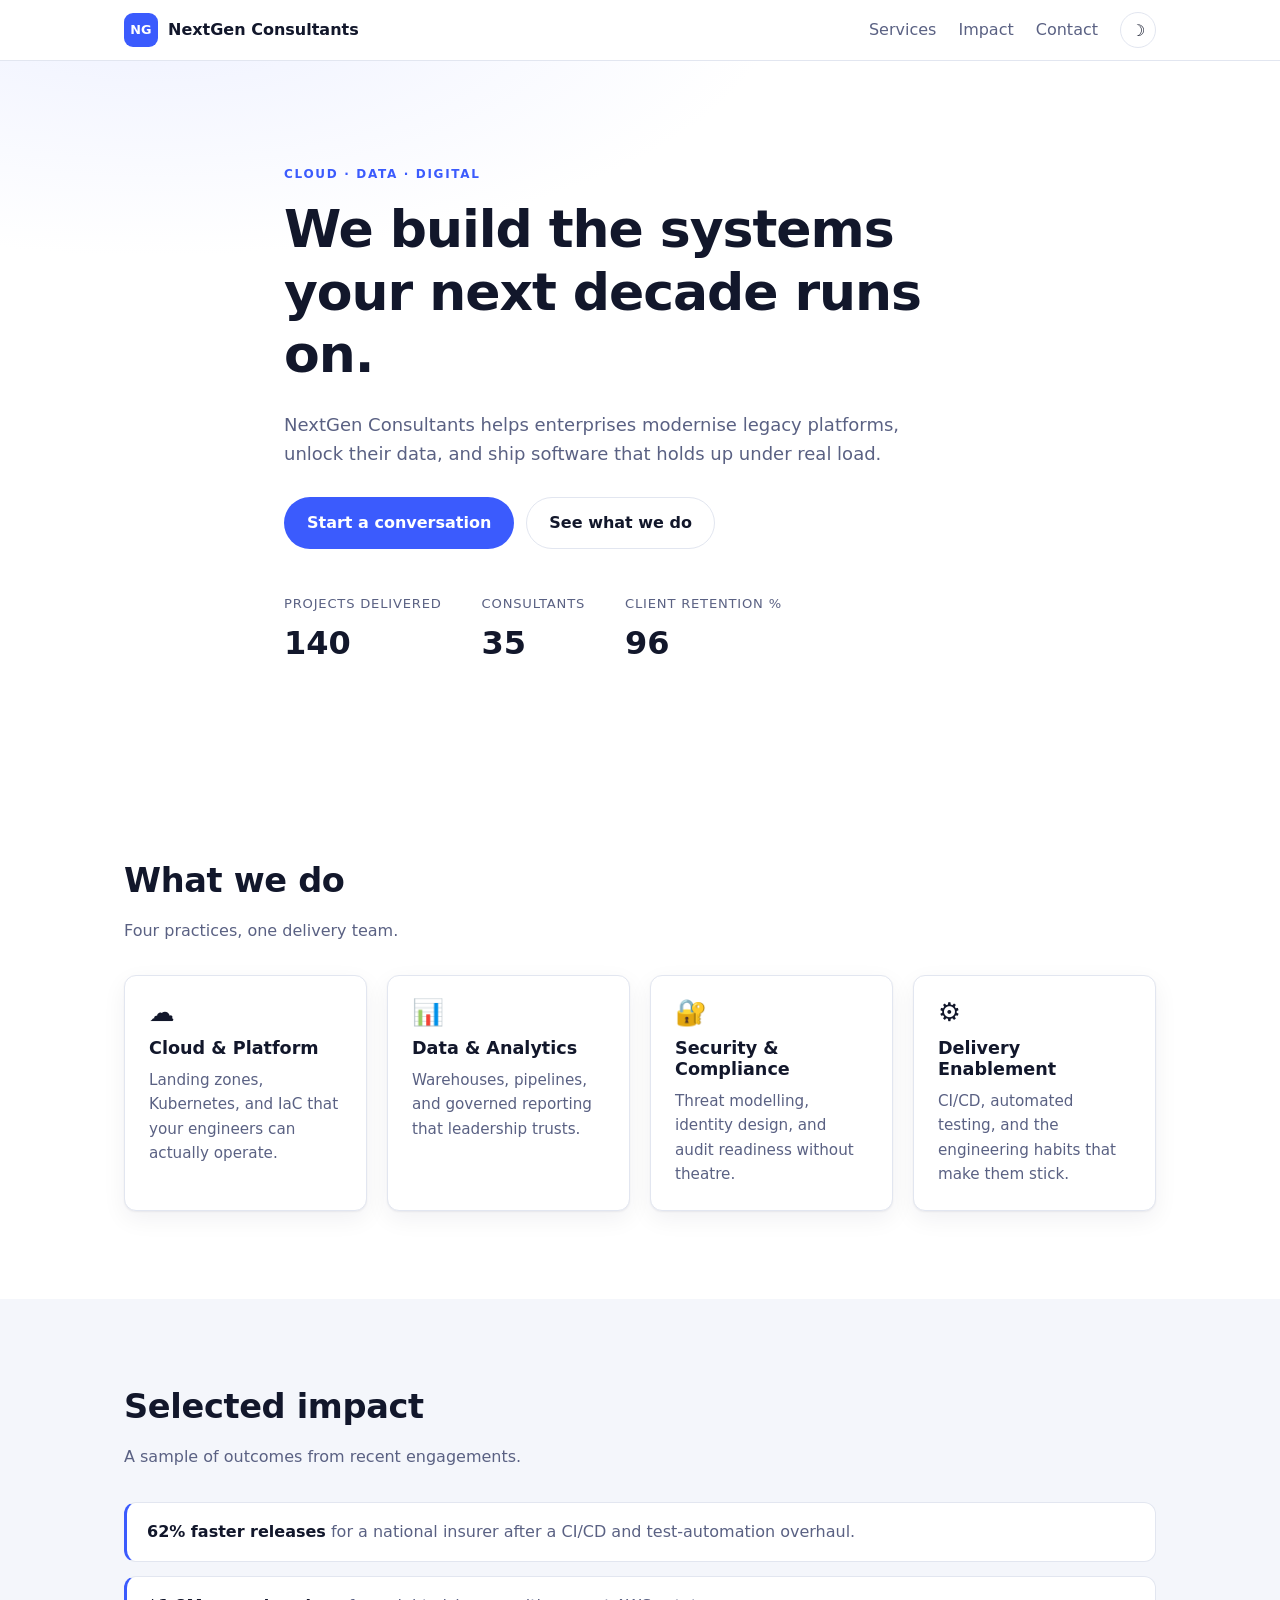
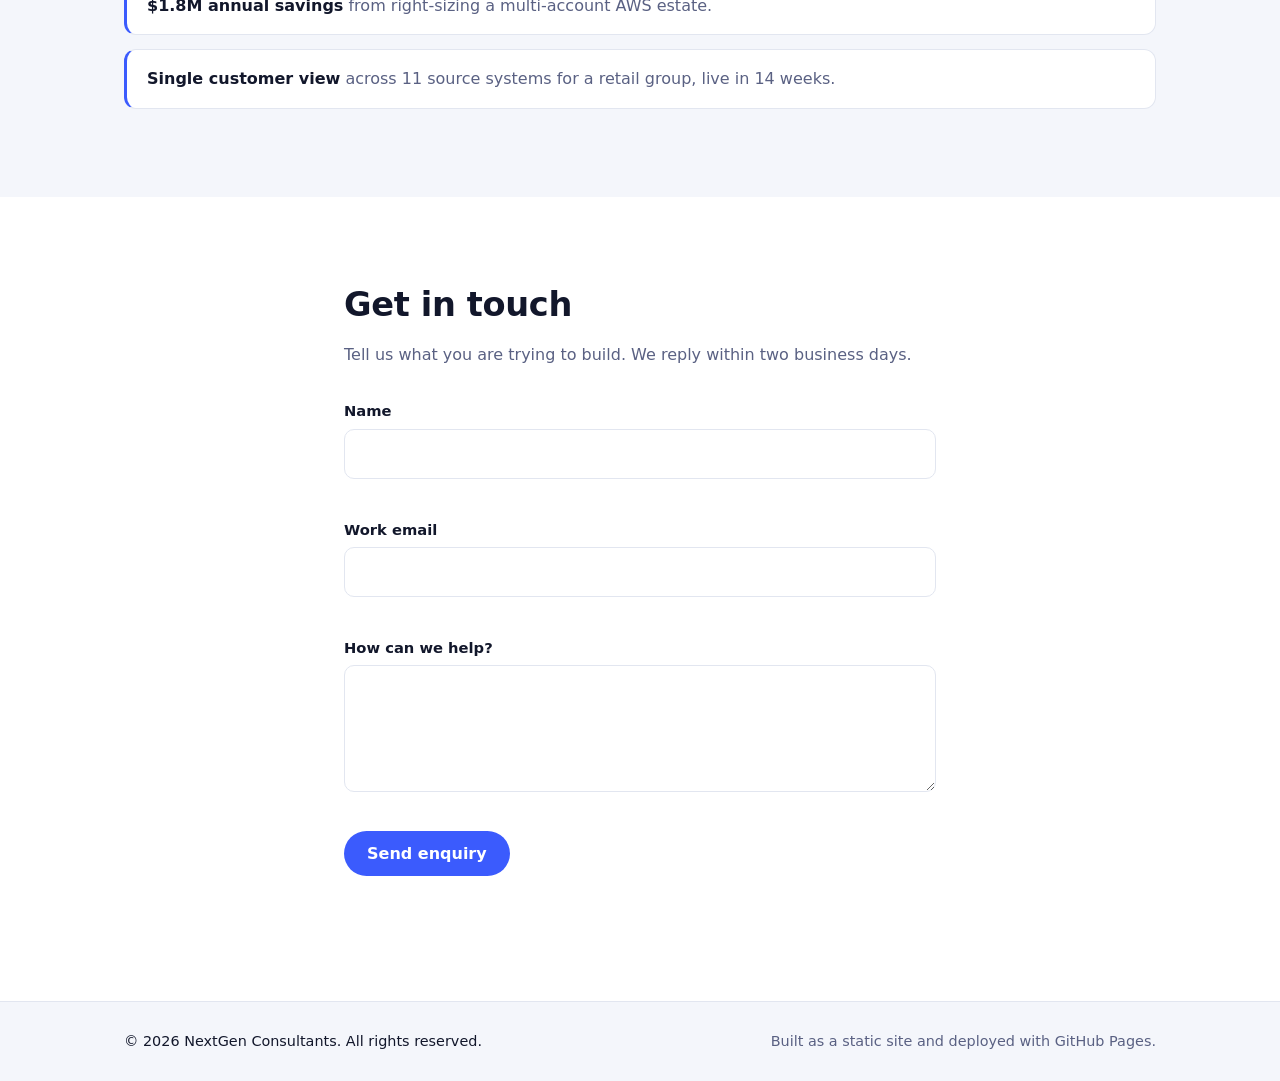
==== index.html @ bfc192b0 "Add sample static site: HTML, CSS and JS Adds a responsive single-page site served from the repo roo" ====
<!DOCTYPE html>
<html lang="en" data-theme="light">
<head>
  <meta charset="UTF-8" />
  <meta name="viewport" content="width=device-width, initial-scale=1.0" />
  <meta name="description" content="NextGen Consultants — technology consulting for cloud, data and digital transformation." />
  <title>NextGen Consultants</title>
  <link rel="stylesheet" href="styles.css" />
</head>
<body>
  <header class="site-header">
    <nav class="nav" aria-label="Main">
      <a class="brand" href="#top">
        <span class="brand-mark" aria-hidden="true">NG</span>
        <span class="brand-name">NextGen Consultants</span>
      </a>

      <button class="nav-toggle" id="navToggle" aria-expanded="false" aria-controls="navMenu">
        <span class="sr-only">Toggle navigation</span>
        <span class="bars" aria-hidden="true"></span>
      </button>

      <ul class="nav-menu" id="navMenu">
        <li><a href="#services">Services</a></li>
        <li><a href="#work">Impact</a></li>
        <li><a href="#contact">Contact</a></li>
        <li>
          <button class="theme-toggle" id="themeToggle" aria-label="Switch to dark theme">
            <span id="themeIcon" aria-hidden="true">&#9789;</span>
          </button>
        </li>
      </ul>
    </nav>
  </header>

  <main id="top">
    <section class="hero">
      <div class="container hero-inner">
        <p class="eyebrow">Cloud &middot; Data &middot; Digital</p>
        <h1>We build the systems your next decade runs on.</h1>
        <p class="lede">
          NextGen Consultants helps enterprises modernise legacy platforms, unlock their data,
          and ship software that holds up under real load.
        </p>
        <div class="cta-row">
          <a class="btn btn-primary" href="#contact">Start a conversation</a>
          <a class="btn btn-ghost" href="#services">See what we do</a>
        </div>

        <dl class="stats">
          <div class="stat"><dt>Projects delivered</dt><dd data-count-to="140">0</dd></div>
          <div class="stat"><dt>Consultants</dt><dd data-count-to="35">0</dd></div>
          <div class="stat"><dt>Client retention %</dt><dd data-count-to="96">0</dd></div>
        </dl>
      </div>
    </section>

    <section class="section" id="services">
      <div class="container">
        <h2>What we do</h2>
        <p class="section-sub">Four practices, one delivery team.</p>
        <div class="card-grid" id="serviceGrid"><!-- rendered by script.js --></div>
      </div>
    </section>

    <section class="section section-alt" id="work">
      <div class="container">
        <h2>Selected impact</h2>
        <p class="section-sub">A sample of outcomes from recent engagements.</p>
        <ul class="impact-list">
          <li><strong>62% faster releases</strong> for a national insurer after a CI/CD and test-automation overhaul.</li>
          <li><strong>$1.8M annual savings</strong> from right-sizing a multi-account AWS estate.</li>
          <li><strong>Single customer view</strong> across 11 source systems for a retail group, live in 14 weeks.</li>
        </ul>
      </div>
    </section>

    <section class="section" id="contact">
      <div class="container narrow">
        <h2>Get in touch</h2>
        <p class="section-sub">Tell us what you are trying to build. We reply within two business days.</p>

        <form class="contact-form" id="contactForm" novalidate>
          <div class="field">
            <label for="name">Name</label>
            <input type="text" id="name" name="name" required autocomplete="name" />
            <p class="error" data-error-for="name"></p>
          </div>

          <div class="field">
            <label for="email">Work email</label>
            <input type="email" id="email" name="email" required autocomplete="email" />
            <p class="error" data-error-for="email"></p>
          </div>

          <div class="field">
            <label for="message">How can we help?</label>
            <textarea id="message" name="message" rows="4" required></textarea>
            <p class="error" data-error-for="message"></p>
          </div>

          <button type="submit" class="btn btn-primary">Send enquiry</button>
          <p class="form-status" id="formStatus" role="status" aria-live="polite"></p>
        </form>
      </div>
    </section>
  </main>

  <footer class="site-footer">
    <div class="container footer-inner">
      <p>&copy; <span id="year">2026</span> NextGen Consultants. All rights reserved.</p>
      <p class="muted">Built as a static site and deployed with GitHub Pages.</p>
    </div>
  </footer>

  <script src="script.js"></script>
</body>
</html>
---- styles.css ----
/* ---------- Design tokens ---------- */
:root {
  --bg: #ffffff;
  --bg-alt: #f4f6fb;
  --surface: #ffffff;
  --text: #12172b;
  --text-muted: #5a6183;
  --border: #e2e6f0;
  --accent: #3b5bfd;
  --accent-hover: #2b47dd;
  --accent-soft: #eef1ff;
  --danger: #c62f43;
  --success: #157a55;
  --radius: 12px;
  --shadow: 0 1px 2px rgba(18, 23, 43, .06), 0 8px 24px rgba(18, 23, 43, .06);
  --max-width: 1080px;
}

[data-theme="dark"] {
  --bg: #0d1020;
  --bg-alt: #131728;
  --surface: #171c31;
  --text: #eef0f8;
  --text-muted: #a2a9c6;
  --border: #262c47;
  --accent: #7d93ff;
  --accent-hover: #94a6ff;
  --accent-soft: #1c2342;
  --danger: #ff8a98;
  --success: #5fd3a8;
  --shadow: 0 1px 2px rgba(0, 0, 0, .4), 0 8px 24px rgba(0, 0, 0, .35);
}

/* ---------- Base ---------- */
* { box-sizing: border-box; }

html { scroll-behavior: smooth; }

body {
  margin: 0;
  font-family: "Segoe UI", system-ui, -apple-system, "Helvetica Neue", Arial, sans-serif;
  font-size: 16px;
  line-height: 1.6;
  color: var(--text);
  background: var(--bg);
  transition: background .25s ease, color .25s ease;
}

h1, h2, h3 { line-height: 1.2; margin: 0 0 .5em; }
h1 { font-size: clamp(2rem, 5vw, 3.25rem); letter-spacing: -.02em; }
h2 { font-size: clamp(1.5rem, 3vw, 2.1rem); letter-spacing: -.01em; }
p { margin: 0 0 1rem; }
a { color: var(--accent); }

.container { width: 100%; max-width: var(--max-width); margin: 0 auto; padding: 0 24px; }
.container.narrow { max-width: 640px; }

.sr-only {
  position: absolute; width: 1px; height: 1px;
  padding: 0; margin: -1px; overflow: hidden;
  clip: rect(0 0 0 0); white-space: nowrap; border: 0;
}

/* ---------- Header / nav ---------- */
.site-header {
  position: sticky; top: 0; z-index: 50;
  background: var(--bg);
  border-bottom: 1px solid var(--border);
}

.nav {
  position: relative;
  display: flex; align-items: center; justify-content: space-between;
  gap: 16px; max-width: var(--max-width); margin: 0 auto; padding: 12px 24px;
}

.brand { display: flex; align-items: center; gap: 10px; font-weight: 700; color: var(--text); text-decoration: none; }
.brand-mark {
  display: grid; place-items: center;
  width: 34px; height: 34px; border-radius: 9px;
  background: var(--accent); color: #fff; font-size: .8rem; letter-spacing: .02em;
}
.brand-name { white-space: nowrap; }

.nav-menu { display: flex; align-items: center; gap: 22px; list-style: none; margin: 0; padding: 0; }
.nav-menu a { color: var(--text-muted); text-decoration: none; font-weight: 500; }
.nav-menu a:hover { color: var(--accent); }

.nav-toggle { display: none; background: none; border: 0; cursor: pointer; padding: 8px; }
.bars, .bars::before, .bars::after {
  display: block; width: 22px; height: 2px; background: var(--text); border-radius: 2px;
  transition: transform .2s ease, opacity .2s ease;
}
.bars { position: relative; }
.bars::before, .bars::after { content: ""; position: absolute; left: 0; }
.bars::before { top: -7px; }
.bars::after  { top: 7px; }
.nav-toggle[aria-expanded="true"] .bars { background: transparent; }
.nav-toggle[aria-expanded="true"] .bars::before { transform: translateY(7px) rotate(45deg); }
.nav-toggle[aria-expanded="true"] .bars::after  { transform: translateY(-7px) rotate(-45deg); }

.theme-toggle {
  width: 36px; height: 36px; display: grid; place-items: center;
  border: 1px solid var(--border); border-radius: 50%;
  background: var(--surface); color: var(--text); font-size: 1rem; cursor: pointer;
  transition: border-color .2s ease, transform .2s ease;
}
.theme-toggle:hover { border-color: var(--accent); transform: rotate(-15deg); }

/* ---------- Hero ---------- */
.hero {
  padding: clamp(56px, 9vw, 104px) 0;
  background:
    radial-gradient(900px 380px at 12% -10%, var(--accent-soft), transparent 70%),
    var(--bg);
}
.hero-inner { max-width: 760px; }
.eyebrow {
  text-transform: uppercase; letter-spacing: .14em;
  font-size: .75rem; font-weight: 700; color: var(--accent); margin-bottom: 14px;
}
.lede { font-size: 1.125rem; color: var(--text-muted); max-width: 58ch; }

.cta-row { display: flex; flex-wrap: wrap; gap: 12px; margin: 28px 0 44px; }

.btn {
  display: inline-block; padding: 12px 22px; border-radius: 999px;
  font-weight: 600; text-decoration: none; cursor: pointer;
  border: 1px solid transparent; font-size: 1rem; font-family: inherit;
  transition: background .2s ease, color .2s ease, border-color .2s ease, transform .12s ease;
}
.btn:active { transform: translateY(1px); }
.btn-primary { background: var(--accent); color: #fff; }
.btn-primary:hover { background: var(--accent-hover); }
.btn-ghost { background: transparent; color: var(--text); border-color: var(--border); }
.btn-ghost:hover { border-color: var(--accent); color: var(--accent); }

.stats { display: flex; flex-wrap: wrap; gap: 40px; margin: 0; }
.stat dt { font-size: .82rem; color: var(--text-muted); text-transform: uppercase; letter-spacing: .06em; }
.stat dd { margin: 4px 0 0; font-size: 2rem; font-weight: 700; font-variant-numeric: tabular-nums; }

/* ---------- Sections ---------- */
.section { padding: clamp(56px, 8vw, 88px) 0; }
.section-alt { background: var(--bg-alt); }
.section-sub { color: var(--text-muted); margin-bottom: 32px; }

.card-grid { display: grid; grid-template-columns: repeat(auto-fit, minmax(240px, 1fr)); gap: 20px; }
.card {
  background: var(--surface); border: 1px solid var(--border);
  border-radius: var(--radius); padding: 24px; box-shadow: var(--shadow);
  transition: transform .2s ease, border-color .2s ease;
}
.card:hover { transform: translateY(-4px); border-color: var(--accent); }
.card-icon { font-size: 1.6rem; line-height: 1; margin-bottom: 12px; }
.card h3 { font-size: 1.1rem; }
.card p { color: var(--text-muted); margin: 0; font-size: .95rem; }

.impact-list { list-style: none; margin: 0; padding: 0; display: grid; gap: 14px; }
.impact-list li {
  background: var(--surface); border: 1px solid var(--border);
  border-left: 3px solid var(--accent);
  border-radius: var(--radius); padding: 16px 20px; color: var(--text-muted);
}
.impact-list strong { color: var(--text); }

/* ---------- Form ---------- */
.contact-form { display: grid; gap: 18px; }
.field { display: grid; gap: 6px; }
label { font-weight: 600; font-size: .92rem; }
input, textarea {
  font: inherit; color: var(--text); background: var(--surface);
  border: 1px solid var(--border); border-radius: 10px; padding: 11px 14px;
  transition: border-color .2s ease, box-shadow .2s ease;
}
input:focus, textarea:focus {
  outline: none; border-color: var(--accent);
  box-shadow: 0 0 0 3px rgba(59, 91, 253, .22);
}
input[aria-invalid="true"], textarea[aria-invalid="true"] { border-color: var(--danger); }
textarea { resize: vertical; }
.error { color: var(--danger); font-size: .85rem; margin: 0; min-height: 1.1em; }
.contact-form .btn { justify-self: start; }
.form-status { font-size: .92rem; margin: 0; min-height: 1.3em; }
.form-status.ok { color: var(--success); }

/* ---------- Footer ---------- */
.site-footer { border-top: 1px solid var(--border); padding: 28px 0; background: var(--bg-alt); }
.footer-inner { display: flex; flex-wrap: wrap; gap: 6px 24px; justify-content: space-between; }
.footer-inner p { margin: 0; font-size: .9rem; }
.muted { color: var(--text-muted); }

/* ---------- Reveal animation ---------- */
.reveal { opacity: 0; transform: translateY(16px); transition: opacity .5s ease, transform .5s ease; }
.reveal.visible { opacity: 1; transform: none; }

/* ---------- Responsive ---------- */
@media (max-width: 760px) {
  .nav-toggle { display: block; }
  .nav-menu {
    position: absolute; top: 100%; left: 0; right: 0;
    flex-direction: column; align-items: flex-start;
    gap: 4px; padding: 12px 24px 20px;
    background: var(--bg); border-bottom: 1px solid var(--border);
    display: none;
  }
  .nav-menu.open { display: flex; }
  .nav-menu li { width: 100%; padding: 8px 0; }
  .stats { gap: 24px; }
  .stat { min-width: 40%; }
}

@media (prefers-reduced-motion: reduce) {
  html { scroll-behavior: auto; }
  *, *::before, *::after { transition-duration: .01ms !important; animation-duration: .01ms !important; }
  .reveal { opacity: 1; transform: none; }
}
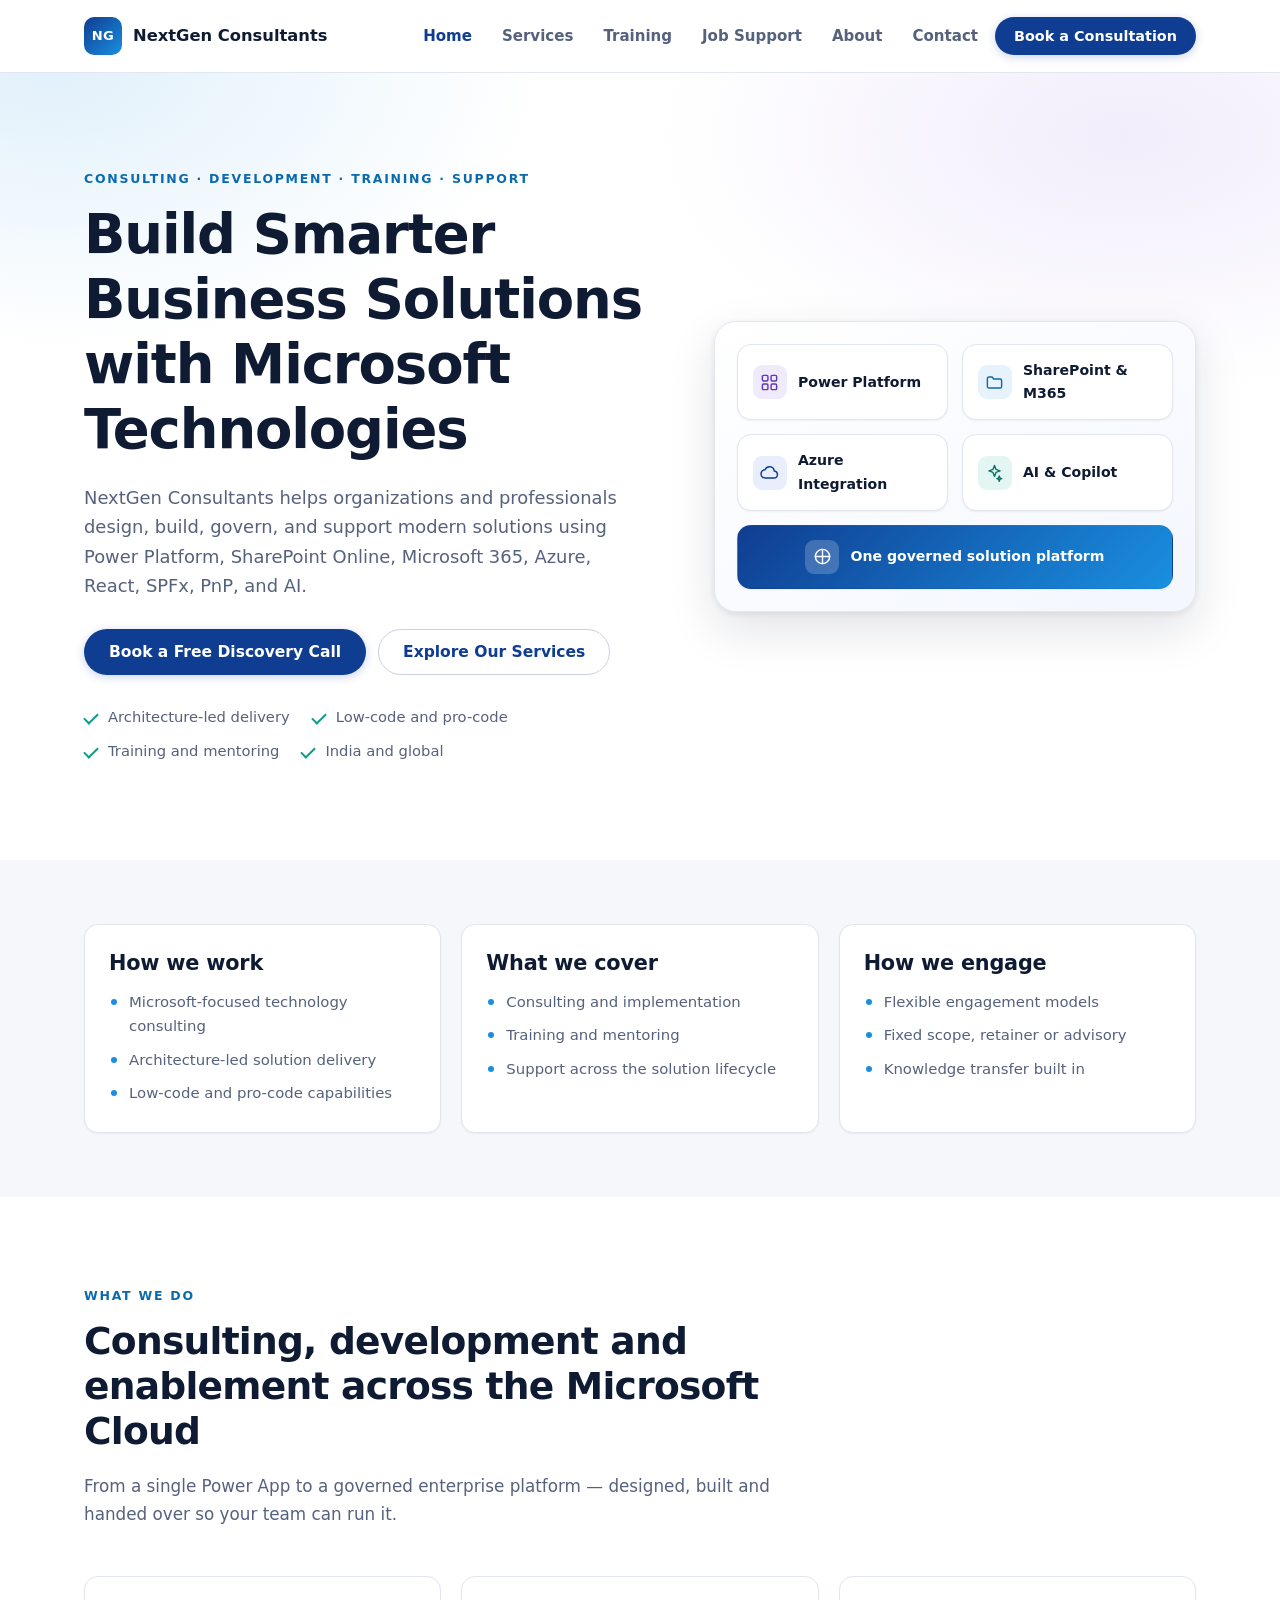
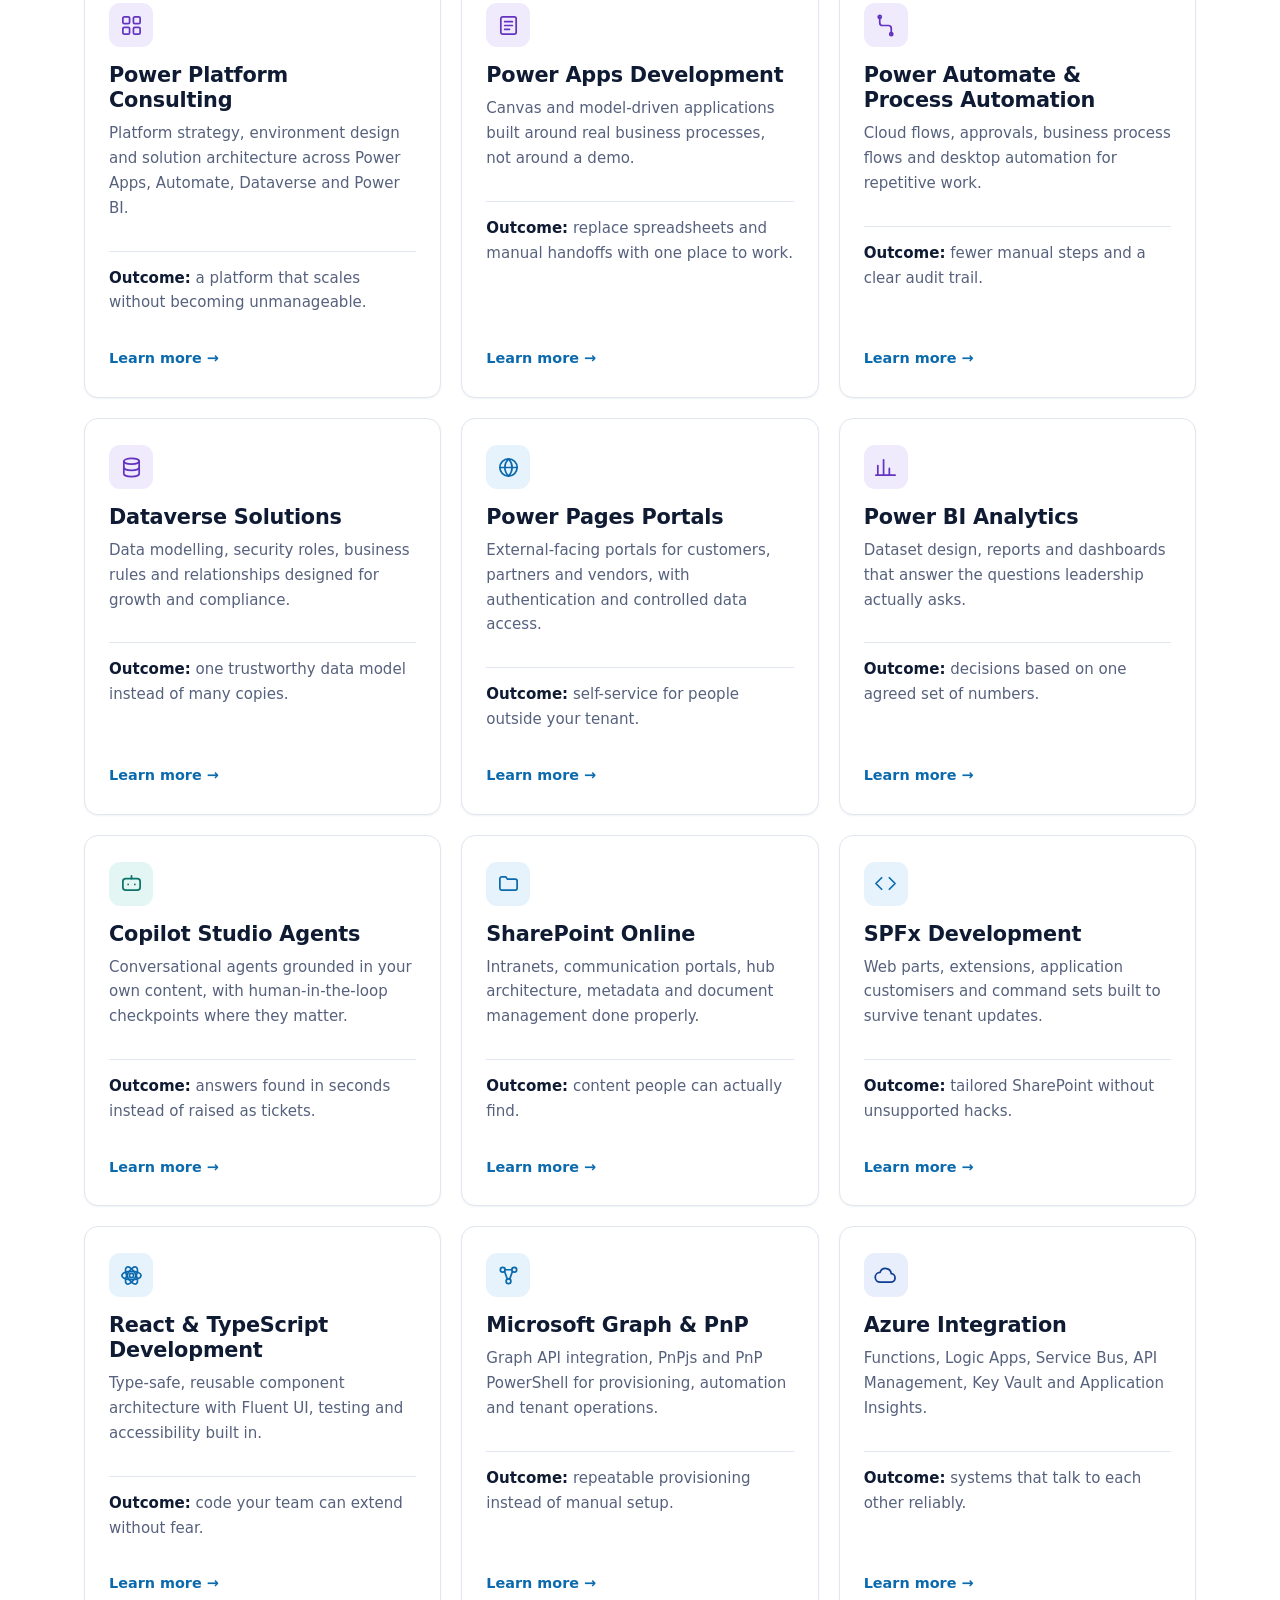
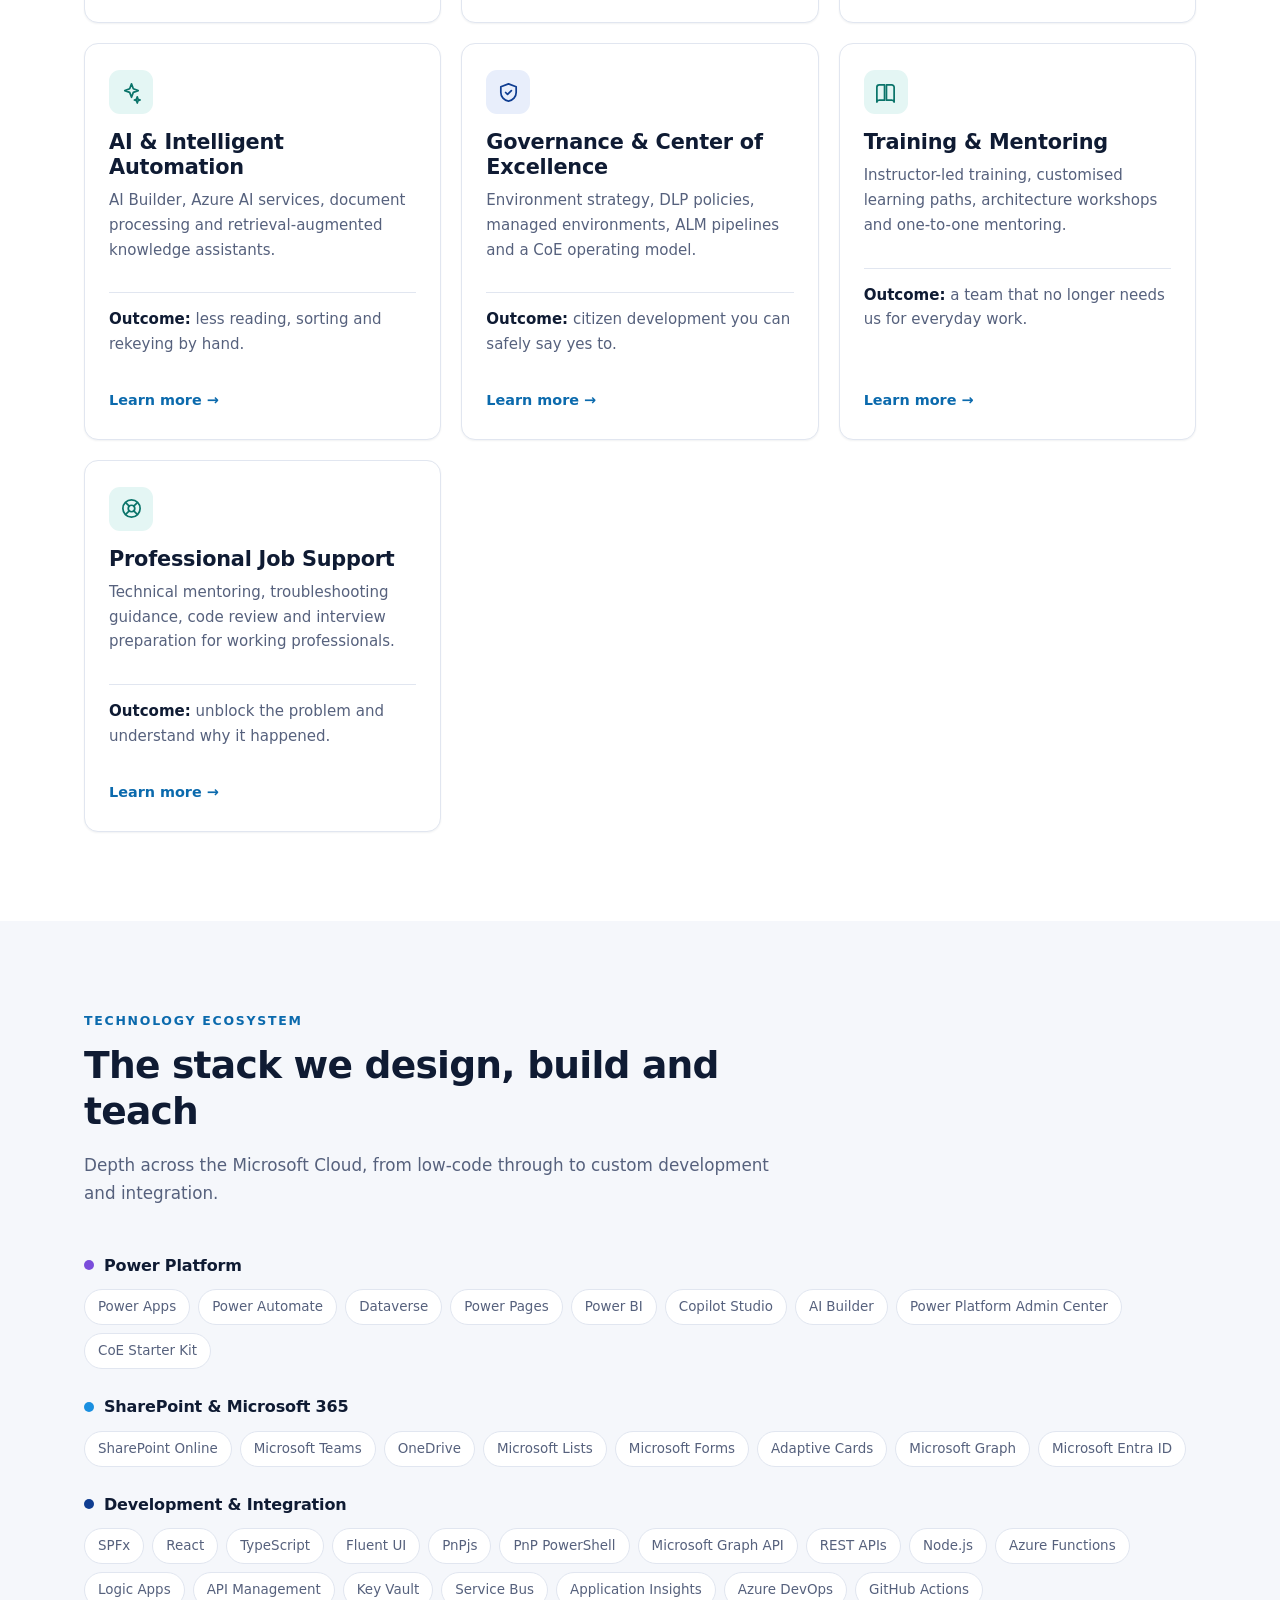
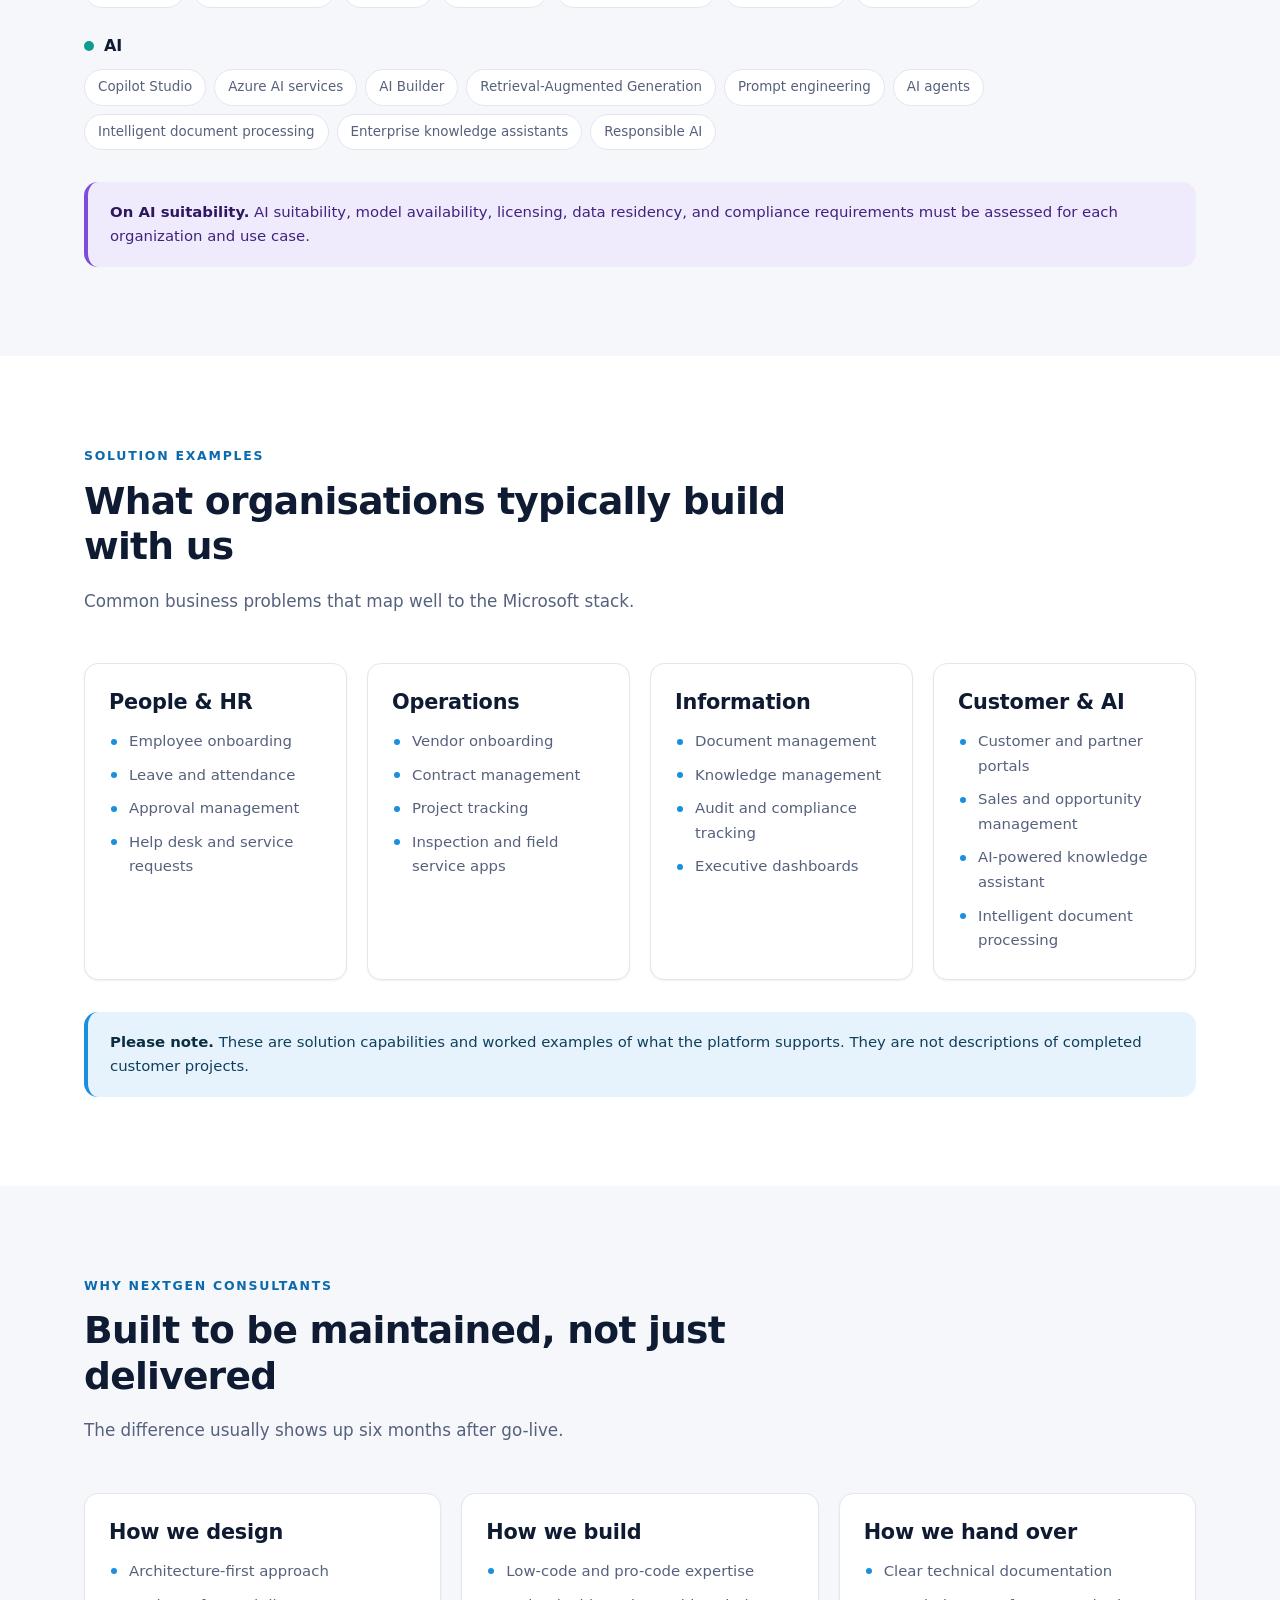
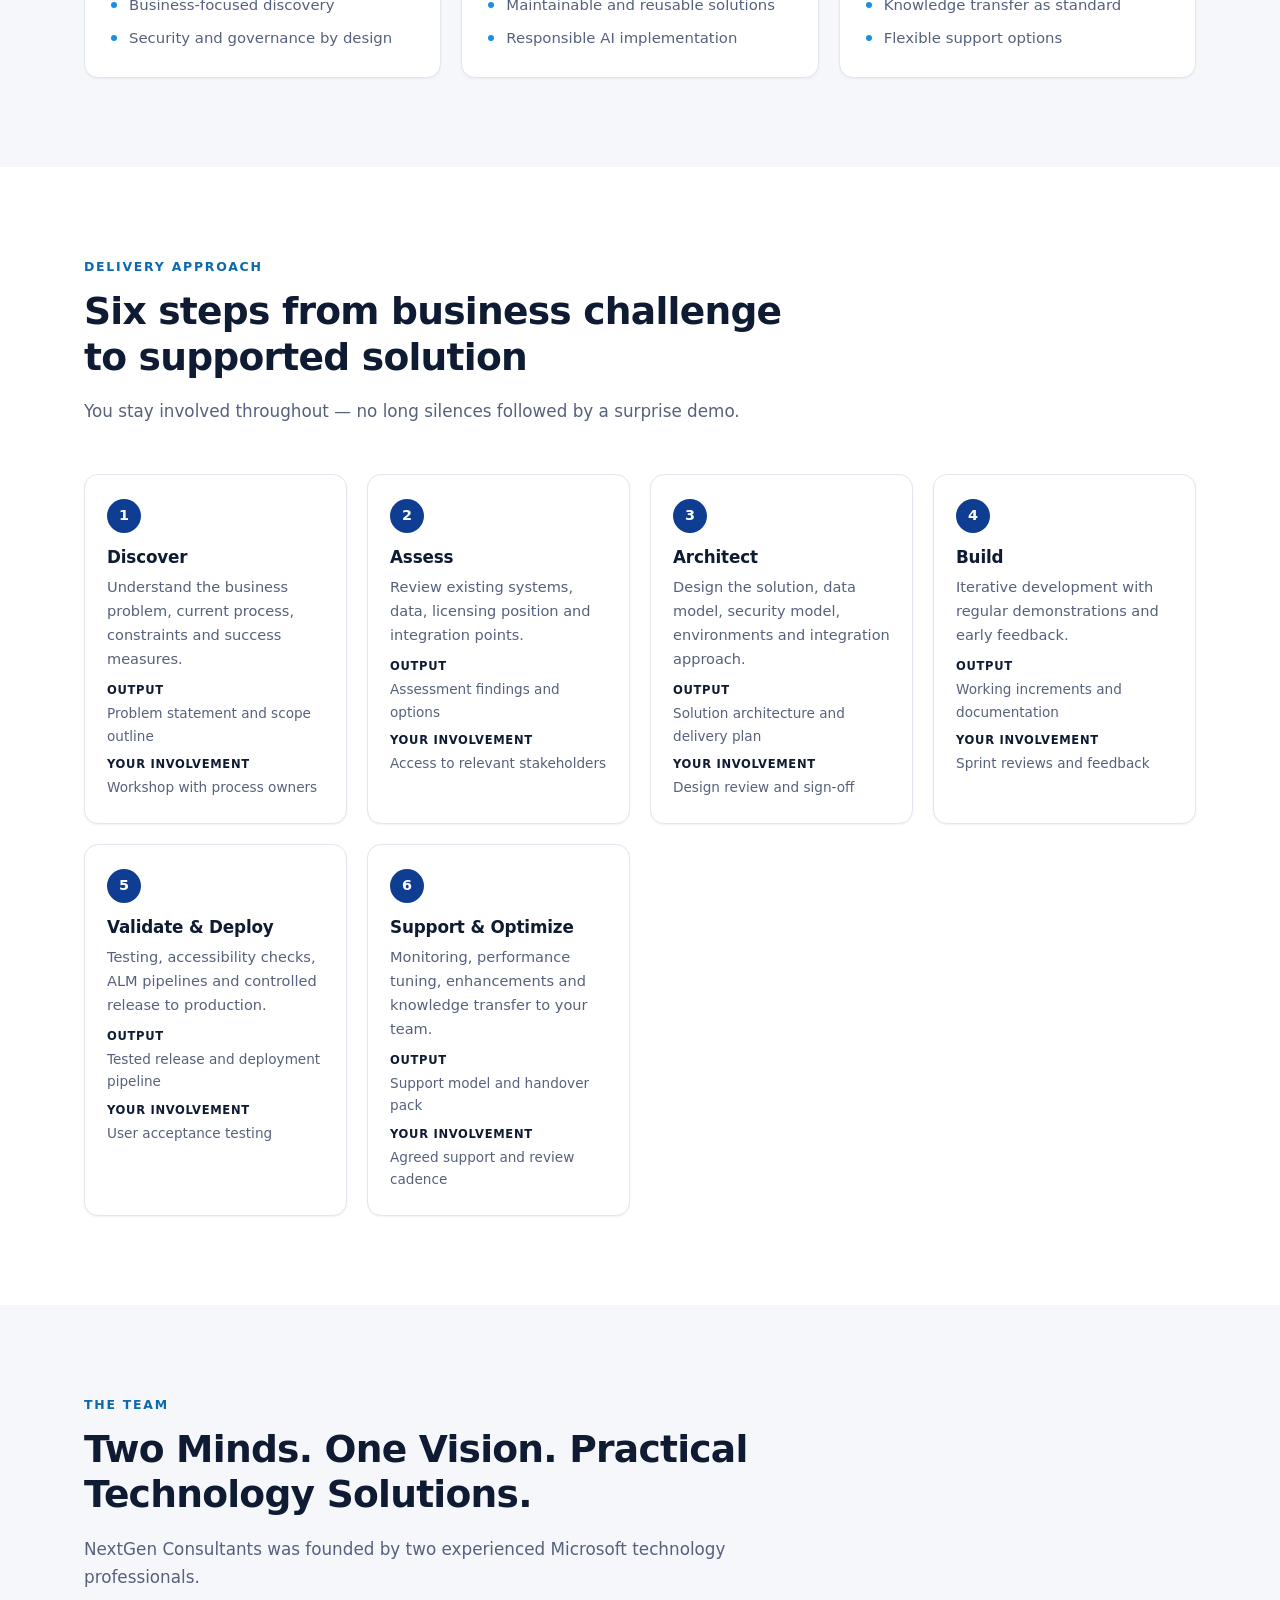
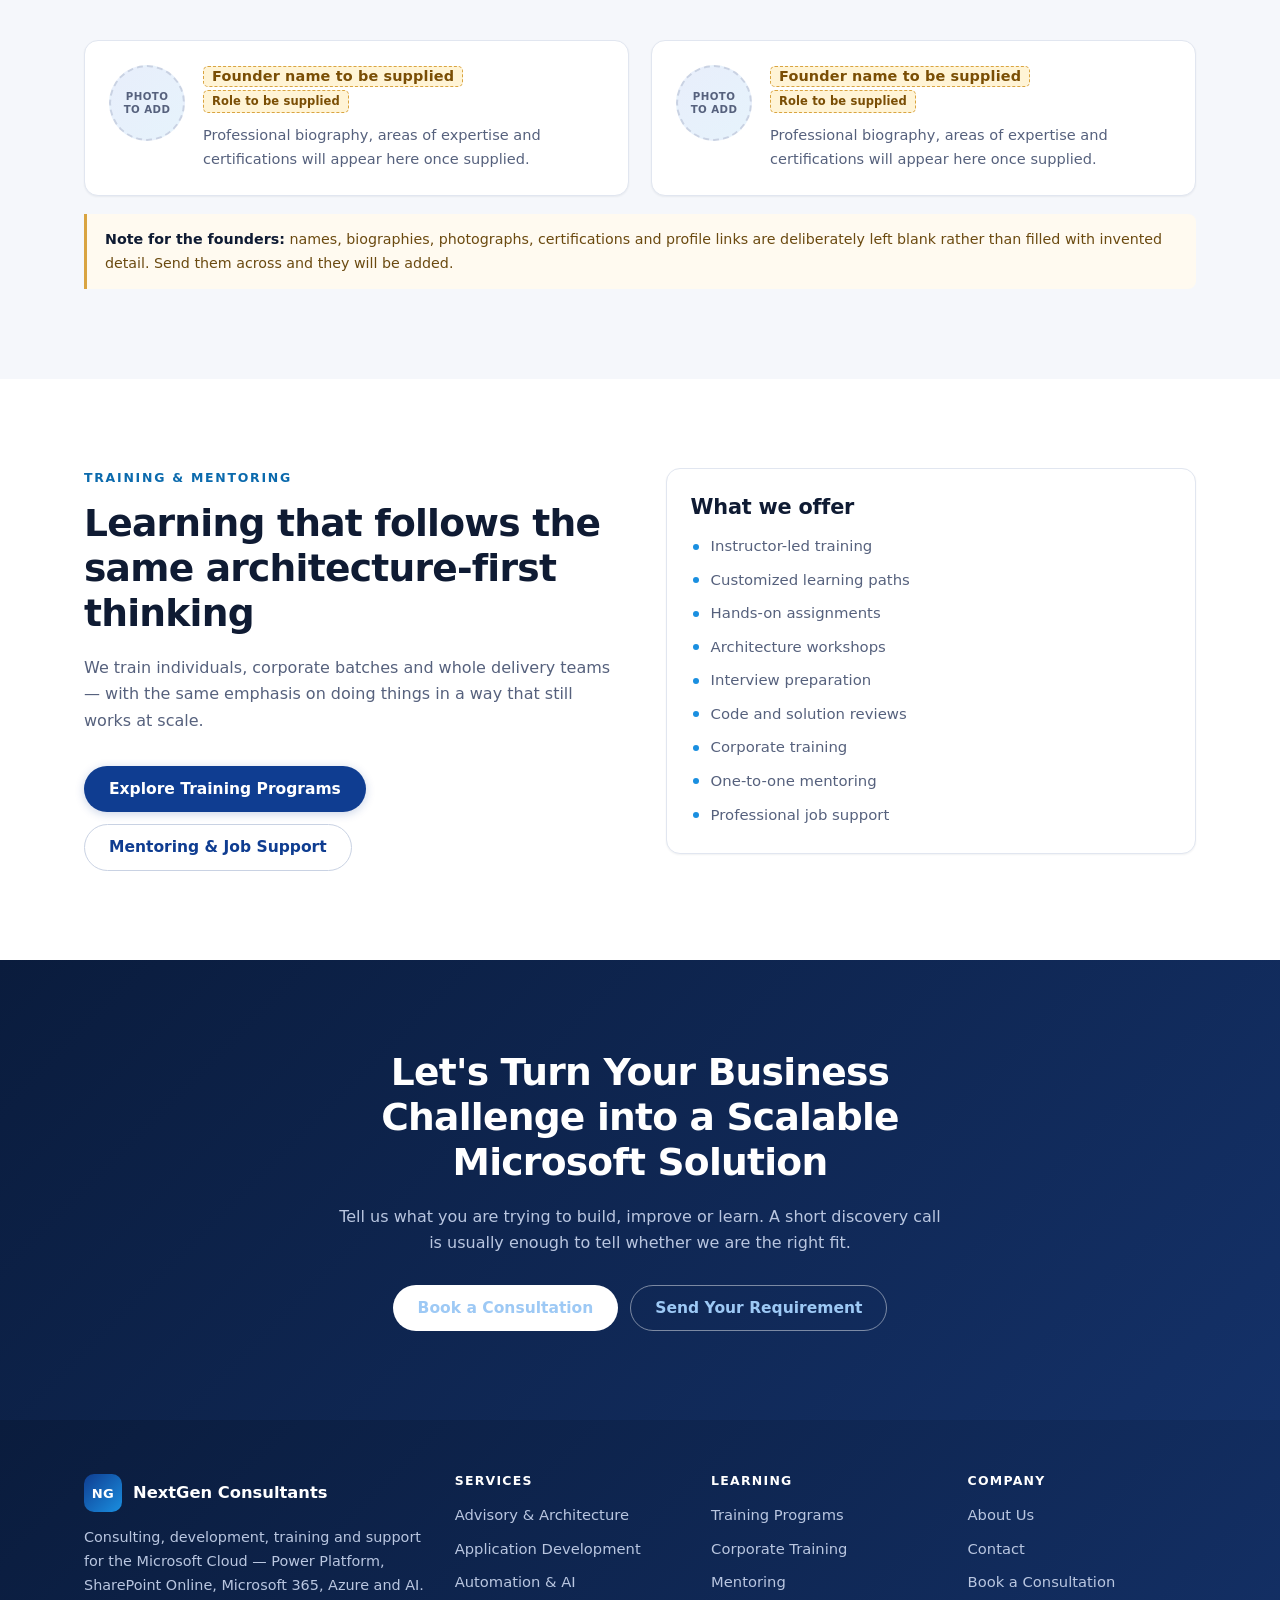
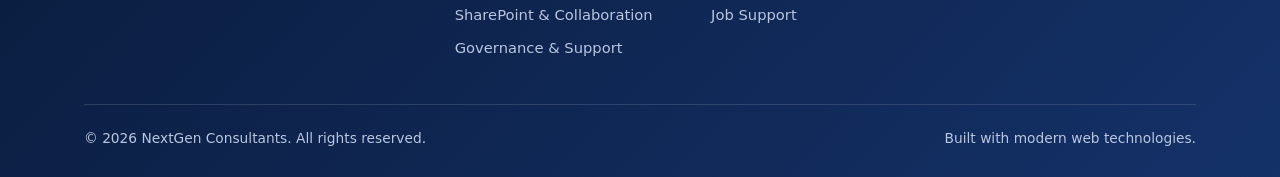
==== commit 37d9aa3f: "Build design system and home page Replaces the placeholder sample with the first page of the real si" ====
--- a/index.html
+++ b/index.html
@@ -1,118 +1,698 @@
 <!DOCTYPE html>
-<html lang="en" data-theme="light">
+<html lang="en">
 <head>
-  <meta charset="UTF-8" />
-  <meta name="viewport" content="width=device-width, initial-scale=1.0" />
-  <meta name="description" content="NextGen Consultants — technology consulting for cloud, data and digital transformation." />
-  <title>NextGen Consultants</title>
-  <link rel="stylesheet" href="styles.css" />
+<meta charset="UTF-8" />
+<meta name="viewport" content="width=device-width, initial-scale=1" />
+<title>NextGen Consultants — Microsoft Power Platform, SharePoint &amp; AI Consulting</title>
+<meta name="description" content="Microsoft technology consulting, development, training and mentoring. Power Platform, SharePoint Online, Microsoft 365, Azure, SPFx, React and AI solutions for organisations and professionals." />
+<link rel="canonical" href="https://nextgenconsultants.github.io/" />
+
+<meta property="og:type" content="website" />
+<meta property="og:url" content="https://nextgenconsultants.github.io/" />
+<meta property="og:title" content="NextGen Consultants — Microsoft Power Platform, SharePoint &amp; AI Consulting" />
+<meta property="og:description" content="Consulting, development, training and support for the Microsoft Cloud. Power Platform, SharePoint Online, Microsoft 365, Azure, SPFx, React and AI." />
+<meta property="og:site_name" content="NextGen Consultants" />
+<meta name="twitter:card" content="summary_large_image" />
+<meta name="twitter:title" content="NextGen Consultants — Microsoft Technology Consulting" />
+<meta name="twitter:description" content="Consulting, development, training and support for the Microsoft Cloud." />
+
+<link rel="icon" href="data:image/svg+xml,%3Csvg xmlns='http://www.w3.org/2000/svg' viewBox='0 0 32 32'%3E%3Crect width='32' height='32' rx='8' fill='%230f3d91'/%3E%3Ctext x='16' y='21' font-family='Segoe UI,Arial,sans-serif' font-size='12' font-weight='700' fill='%23fff' text-anchor='middle'%3ENG%3C/text%3E%3C/svg%3E" />
+<link rel="stylesheet" href="assets/css/site.css" />
+
+<script type="application/ld+json">
+{
+  "@context": "https://schema.org",
+  "@type": "Organization",
+  "name": "NextGen Consultants",
+  "url": "https://nextgenconsultants.github.io/",
+  "description": "Microsoft technology consulting, development, training, mentoring and professional support. Power Platform, SharePoint Online, Microsoft 365, Azure, SPFx, React and AI.",
+  "slogan": "Transforming Ideas into Intelligent Microsoft Solutions",
+  "knowsAbout": [
+    "Microsoft Power Platform", "Power Apps", "Power Automate", "Dataverse",
+    "Power Pages", "Power BI", "Copilot Studio", "SharePoint Online",
+    "Microsoft 365", "SharePoint Framework", "React", "TypeScript",
+    "Microsoft Graph", "Azure", "Artificial Intelligence", "Governance"
+  ]
+}
+</script>
 </head>
+
 <body>
-  <header class="site-header">
-    <nav class="nav" aria-label="Main">
-      <a class="brand" href="#top">
-        <span class="brand-mark" aria-hidden="true">NG</span>
-        <span class="brand-name">NextGen Consultants</span>
-      </a>
-
-      <button class="nav-toggle" id="navToggle" aria-expanded="false" aria-controls="navMenu">
-        <span class="sr-only">Toggle navigation</span>
-        <span class="bars" aria-hidden="true"></span>
-      </button>
-
-      <ul class="nav-menu" id="navMenu">
-        <li><a href="#services">Services</a></li>
-        <li><a href="#work">Impact</a></li>
-        <li><a href="#contact">Contact</a></li>
-        <li>
-          <button class="theme-toggle" id="themeToggle" aria-label="Switch to dark theme">
-            <span id="themeIcon" aria-hidden="true">&#9789;</span>
-          </button>
-        </li>
-      </ul>
-    </nav>
-  </header>
-
-  <main id="top">
-    <section class="hero">
-      <div class="container hero-inner">
-        <p class="eyebrow">Cloud &middot; Data &middot; Digital</p>
-        <h1>We build the systems your next decade runs on.</h1>
-        <p class="lede">
-          NextGen Consultants helps enterprises modernise legacy platforms, unlock their data,
-          and ship software that holds up under real load.
+<a class="skip-link" href="#main">Skip to main content</a>
+
+<header class="site-header">
+  <nav class="nav" aria-label="Main">
+    <a class="brand" href="index.html">
+      <span class="brand-mark" aria-hidden="true">NG</span>
+      <span>NextGen Consultants</span>
+    </a>
+
+    <button class="nav-toggle" id="navToggle" type="button" aria-expanded="false" aria-controls="navMenu">
+      <span class="sr-only">Toggle navigation menu</span>
+      <span class="bars" aria-hidden="true"></span>
+    </button>
+
+    <ul class="nav-menu" id="navMenu">
+      <li><a class="nav-link" href="index.html">Home</a></li>
+      <li><a class="nav-link" href="services.html">Services</a></li>
+      <li><a class="nav-link" href="training.html">Training</a></li>
+      <li><a class="nav-link" href="job-support.html">Job Support</a></li>
+      <li><a class="nav-link" href="about.html">About</a></li>
+      <li><a class="nav-link" href="contact.html">Contact</a></li>
+      <li class="nav-cta"><a class="btn btn-primary btn-sm" href="contact.html#book">Book a Consultation</a></li>
+    </ul>
+  </nav>
+</header>
+
+<main id="main">
+
+  <!-- ============================ 1. Hero ============================ -->
+  <section class="hero">
+    <div class="container hero-grid">
+      <div>
+        <span class="eyebrow">Consulting · Development · Training · Support</span>
+        <h1>Build Smarter Business Solutions with Microsoft Technologies</h1>
+        <p class="hero-lede">
+          NextGen Consultants helps organizations and professionals design, build, govern, and
+          support modern solutions using Power Platform, SharePoint Online, Microsoft 365, Azure,
+          React, SPFx, PnP, and AI.
         </p>
-        <div class="cta-row">
-          <a class="btn btn-primary" href="#contact">Start a conversation</a>
-          <a class="btn btn-ghost" href="#services">See what we do</a>
-        </div>
-
-        <dl class="stats">
-          <div class="stat"><dt>Projects delivered</dt><dd data-count-to="140">0</dd></div>
-          <div class="stat"><dt>Consultants</dt><dd data-count-to="35">0</dd></div>
-          <div class="stat"><dt>Client retention %</dt><dd data-count-to="96">0</dd></div>
-        </dl>
-      </div>
-    </section>
-
-    <section class="section" id="services">
-      <div class="container">
-        <h2>What we do</h2>
-        <p class="section-sub">Four practices, one delivery team.</p>
-        <div class="card-grid" id="serviceGrid"><!-- rendered by script.js --></div>
-      </div>
-    </section>
-
-    <section class="section section-alt" id="work">
-      <div class="container">
-        <h2>Selected impact</h2>
-        <p class="section-sub">A sample of outcomes from recent engagements.</p>
-        <ul class="impact-list">
-          <li><strong>62% faster releases</strong> for a national insurer after a CI/CD and test-automation overhaul.</li>
-          <li><strong>$1.8M annual savings</strong> from right-sizing a multi-account AWS estate.</li>
-          <li><strong>Single customer view</strong> across 11 source systems for a retail group, live in 14 weeks.</li>
-        </ul>
-      </div>
-    </section>
-
-    <section class="section" id="contact">
-      <div class="container narrow">
-        <h2>Get in touch</h2>
-        <p class="section-sub">Tell us what you are trying to build. We reply within two business days.</p>
-
-        <form class="contact-form" id="contactForm" novalidate>
-          <div class="field">
-            <label for="name">Name</label>
-            <input type="text" id="name" name="name" required autocomplete="name" />
-            <p class="error" data-error-for="name"></p>
+
+        <div class="btn-row">
+          <a class="btn btn-primary" href="contact.html#book">Book a Free Discovery Call</a>
+          <a class="btn btn-outline" href="services.html">Explore Our Services</a>
+        </div>
+
+        <ul class="hero-points">
+          <li>Architecture-led delivery</li>
+          <li>Low-code and pro-code</li>
+          <li>Training and mentoring</li>
+          <li>India and global</li>
+        </ul>
+      </div>
+
+      <!-- Technology stack visual: Power Platform, SharePoint, Azure and AI
+           working together. Built from CSS and inline SVG, so it costs no
+           image weight and stays sharp at every size. -->
+      <div class="hero-visual">
+        <div class="hero-visual-row">
+          <div class="tile tile-power">
+            <span class="tile-icon" aria-hidden="true">
+              <svg viewBox="0 0 24 24" fill="none" stroke="currentColor" stroke-width="1.8" stroke-linecap="round" stroke-linejoin="round"><rect x="3" y="3" width="7" height="7" rx="1.5"/><rect x="14" y="3" width="7" height="7" rx="1.5"/><rect x="3" y="14" width="7" height="7" rx="1.5"/><rect x="14" y="14" width="7" height="7" rx="1.5"/></svg>
+            </span>
+            <span>Power Platform</span>
           </div>
-
-          <div class="field">
-            <label for="email">Work email</label>
-            <input type="email" id="email" name="email" required autocomplete="email" />
-            <p class="error" data-error-for="email"></p>
+          <div class="tile tile-sp">
+            <span class="tile-icon" aria-hidden="true">
+              <svg viewBox="0 0 24 24" fill="none" stroke="currentColor" stroke-width="1.8" stroke-linecap="round" stroke-linejoin="round"><path d="M3 7a2 2 0 0 1 2-2h4l2 2.5h8a2 2 0 0 1 2 2V17a2 2 0 0 1-2 2H5a2 2 0 0 1-2-2Z"/></svg>
+            </span>
+            <span>SharePoint &amp; M365</span>
           </div>
-
-          <div class="field">
-            <label for="message">How can we help?</label>
-            <textarea id="message" name="message" rows="4" required></textarea>
-            <p class="error" data-error-for="message"></p>
+          <div class="tile tile-azure">
+            <span class="tile-icon" aria-hidden="true">
+              <svg viewBox="0 0 24 24" fill="none" stroke="currentColor" stroke-width="1.8" stroke-linecap="round" stroke-linejoin="round"><path d="M17.5 19a4.5 4.5 0 0 0 .5-8.97 6 6 0 0 0-11.6-1.4A4 4 0 0 0 6.5 19Z"/></svg>
+            </span>
+            <span>Azure Integration</span>
           </div>
-
-          <button type="submit" class="btn btn-primary">Send enquiry</button>
-          <p class="form-status" id="formStatus" role="status" aria-live="polite"></p>
-        </form>
-      </div>
-    </section>
-  </main>
-
-  <footer class="site-footer">
-    <div class="container footer-inner">
+          <div class="tile tile-ai">
+            <span class="tile-icon" aria-hidden="true">
+              <svg viewBox="0 0 24 24" fill="none" stroke="currentColor" stroke-width="1.8" stroke-linecap="round" stroke-linejoin="round"><path d="m12 3 1.9 5.1L19 10l-5.1 1.9L12 17l-1.9-5.1L5 10l5.1-1.9Z"/><path d="M18 16.5 18.8 19l2.2.8-2.2.8L18 23l-.8-2.4-2.2-.8 2.2-.8Z"/></svg>
+            </span>
+            <span>AI &amp; Copilot</span>
+          </div>
+          <div class="tile tile-wide">
+            <span class="tile-icon" aria-hidden="true">
+              <svg viewBox="0 0 24 24" fill="none" stroke="currentColor" stroke-width="1.8" stroke-linecap="round" stroke-linejoin="round"><path d="M12 3v18M3 12h18"/><circle cx="12" cy="12" r="9"/></svg>
+            </span>
+            <span>One governed solution platform</span>
+          </div>
+        </div>
+      </div>
+    </div>
+  </section>
+
+  <!-- ==================== 2. Trust and capability ==================== -->
+  <section class="section section-tight section-alt">
+    <div class="container">
+      <div class="grid grid-3">
+        <div class="list-card reveal">
+          <h3>How we work</h3>
+          <ul>
+            <li>Microsoft-focused technology consulting</li>
+            <li>Architecture-led solution delivery</li>
+            <li>Low-code and pro-code capabilities</li>
+          </ul>
+        </div>
+        <div class="list-card reveal">
+          <h3>What we cover</h3>
+          <ul>
+            <li>Consulting and implementation</li>
+            <li>Training and mentoring</li>
+            <li>Support across the solution lifecycle</li>
+          </ul>
+        </div>
+        <div class="list-card reveal">
+          <h3>How we engage</h3>
+          <ul>
+            <li>Flexible engagement models</li>
+            <li>Fixed scope, retainer or advisory</li>
+            <li>Knowledge transfer built in</li>
+          </ul>
+        </div>
+      </div>
+    </div>
+  </section>
+
+  <!-- ======================== 3. Core services ======================== -->
+  <section class="section" id="services">
+    <div class="container">
+      <div class="section-head">
+        <span class="eyebrow">What we do</span>
+        <h2>Consulting, development and enablement across the Microsoft Cloud</h2>
+        <p>From a single Power App to a governed enterprise platform — designed, built and handed over so your team can run it.</p>
+      </div>
+
+      <div class="grid grid-3">
+
+        <article class="card reveal">
+          <span class="card-icon v-violet" aria-hidden="true"><svg viewBox="0 0 24 24" fill="none" stroke="currentColor" stroke-width="1.8" stroke-linecap="round" stroke-linejoin="round"><rect x="3" y="3" width="7" height="7" rx="1.5"/><rect x="14" y="3" width="7" height="7" rx="1.5"/><rect x="3" y="14" width="7" height="7" rx="1.5"/><rect x="14" y="14" width="7" height="7" rx="1.5"/></svg></span>
+          <h3>Power Platform Consulting</h3>
+          <p>Platform strategy, environment design and solution architecture across Power Apps, Automate, Dataverse and Power BI.</p>
+          <p class="card-outcome"><strong>Outcome:</strong> a platform that scales without becoming unmanageable.</p>
+          <a class="card-link" href="services.html#advisory">Learn more</a>
+        </article>
+
+        <article class="card reveal">
+          <span class="card-icon v-violet" aria-hidden="true"><svg viewBox="0 0 24 24" fill="none" stroke="currentColor" stroke-width="1.8" stroke-linecap="round" stroke-linejoin="round"><rect x="4" y="3" width="16" height="18" rx="2"/><path d="M8 8h8M8 12h8M8 16h5"/></svg></span>
+          <h3>Power Apps Development</h3>
+          <p>Canvas and model-driven applications built around real business processes, not around a demo.</p>
+          <p class="card-outcome"><strong>Outcome:</strong> replace spreadsheets and manual handoffs with one place to work.</p>
+          <a class="card-link" href="services.html#development">Learn more</a>
+        </article>
+
+        <article class="card reveal">
+          <span class="card-icon v-violet" aria-hidden="true"><svg viewBox="0 0 24 24" fill="none" stroke="currentColor" stroke-width="1.8" stroke-linecap="round" stroke-linejoin="round"><path d="M6 3v6a3 3 0 0 0 3 3h6a3 3 0 0 1 3 3v6"/><circle cx="6" cy="3" r="1.6"/><circle cx="18" cy="21" r="1.6"/></svg></span>
+          <h3>Power Automate &amp; Process Automation</h3>
+          <p>Cloud flows, approvals, business process flows and desktop automation for repetitive work.</p>
+          <p class="card-outcome"><strong>Outcome:</strong> fewer manual steps and a clear audit trail.</p>
+          <a class="card-link" href="services.html#automation">Learn more</a>
+        </article>
+
+        <article class="card reveal">
+          <span class="card-icon v-violet" aria-hidden="true"><svg viewBox="0 0 24 24" fill="none" stroke="currentColor" stroke-width="1.8" stroke-linecap="round" stroke-linejoin="round"><ellipse cx="12" cy="5.5" rx="8" ry="3"/><path d="M4 5.5v13c0 1.7 3.6 3 8 3s8-1.3 8-3v-13"/><path d="M4 12c0 1.7 3.6 3 8 3s8-1.3 8-3"/></svg></span>
+          <h3>Dataverse Solutions</h3>
+          <p>Data modelling, security roles, business rules and relationships designed for growth and compliance.</p>
+          <p class="card-outcome"><strong>Outcome:</strong> one trustworthy data model instead of many copies.</p>
+          <a class="card-link" href="services.html#development">Learn more</a>
+        </article>
+
+        <article class="card reveal">
+          <span class="card-icon v-azure" aria-hidden="true"><svg viewBox="0 0 24 24" fill="none" stroke="currentColor" stroke-width="1.8" stroke-linecap="round" stroke-linejoin="round"><circle cx="12" cy="12" r="9"/><path d="M3 12h18M12 3c2.5 2.7 3.8 5.8 3.8 9S14.5 18.3 12 21c-2.5-2.7-3.8-5.8-3.8-9S9.5 5.7 12 3Z"/></svg></span>
+          <h3>Power Pages Portals</h3>
+          <p>External-facing portals for customers, partners and vendors, with authentication and controlled data access.</p>
+          <p class="card-outcome"><strong>Outcome:</strong> self-service for people outside your tenant.</p>
+          <a class="card-link" href="services.html#development">Learn more</a>
+        </article>
+
+        <article class="card reveal">
+          <span class="card-icon v-violet" aria-hidden="true"><svg viewBox="0 0 24 24" fill="none" stroke="currentColor" stroke-width="1.8" stroke-linecap="round" stroke-linejoin="round"><path d="M4 20V10M10 20V4M16 20v-7M22 20H2"/></svg></span>
+          <h3>Power BI Analytics</h3>
+          <p>Dataset design, reports and dashboards that answer the questions leadership actually asks.</p>
+          <p class="card-outcome"><strong>Outcome:</strong> decisions based on one agreed set of numbers.</p>
+          <a class="card-link" href="services.html#development">Learn more</a>
+        </article>
+
+        <article class="card reveal">
+          <span class="card-icon v-teal" aria-hidden="true"><svg viewBox="0 0 24 24" fill="none" stroke="currentColor" stroke-width="1.8" stroke-linecap="round" stroke-linejoin="round"><rect x="3" y="7" width="18" height="12" rx="3"/><path d="M12 7V4M8.5 13h.01M15.5 13h.01"/></svg></span>
+          <h3>Copilot Studio Agents</h3>
+          <p>Conversational agents grounded in your own content, with human-in-the-loop checkpoints where they matter.</p>
+          <p class="card-outcome"><strong>Outcome:</strong> answers found in seconds instead of raised as tickets.</p>
+          <a class="card-link" href="services.html#ai">Learn more</a>
+        </article>
+
+        <article class="card reveal">
+          <span class="card-icon v-azure" aria-hidden="true"><svg viewBox="0 0 24 24" fill="none" stroke="currentColor" stroke-width="1.8" stroke-linecap="round" stroke-linejoin="round"><path d="M3 7a2 2 0 0 1 2-2h4l2 2.5h8a2 2 0 0 1 2 2V17a2 2 0 0 1-2 2H5a2 2 0 0 1-2-2Z"/></svg></span>
+          <h3>SharePoint Online</h3>
+          <p>Intranets, communication portals, hub architecture, metadata and document management done properly.</p>
+          <p class="card-outcome"><strong>Outcome:</strong> content people can actually find.</p>
+          <a class="card-link" href="services.html#collaboration">Learn more</a>
+        </article>
+
+        <article class="card reveal">
+          <span class="card-icon v-azure" aria-hidden="true"><svg viewBox="0 0 24 24" fill="none" stroke="currentColor" stroke-width="1.8" stroke-linecap="round" stroke-linejoin="round"><path d="m8 6-6 6 6 6M16 6l6 6-6 6"/></svg></span>
+          <h3>SPFx Development</h3>
+          <p>Web parts, extensions, application customisers and command sets built to survive tenant updates.</p>
+          <p class="card-outcome"><strong>Outcome:</strong> tailored SharePoint without unsupported hacks.</p>
+          <a class="card-link" href="services.html#development">Learn more</a>
+        </article>
+
+        <article class="card reveal">
+          <span class="card-icon v-azure" aria-hidden="true"><svg viewBox="0 0 24 24" fill="none" stroke="currentColor" stroke-width="1.8" stroke-linecap="round" stroke-linejoin="round"><circle cx="12" cy="12" r="2.2"/><ellipse cx="12" cy="12" rx="10" ry="4.4"/><ellipse cx="12" cy="12" rx="10" ry="4.4" transform="rotate(60 12 12)"/><ellipse cx="12" cy="12" rx="10" ry="4.4" transform="rotate(120 12 12)"/></svg></span>
+          <h3>React &amp; TypeScript Development</h3>
+          <p>Type-safe, reusable component architecture with Fluent UI, testing and accessibility built in.</p>
+          <p class="card-outcome"><strong>Outcome:</strong> code your team can extend without fear.</p>
+          <a class="card-link" href="services.html#development">Learn more</a>
+        </article>
+
+        <article class="card reveal">
+          <span class="card-icon v-azure" aria-hidden="true"><svg viewBox="0 0 24 24" fill="none" stroke="currentColor" stroke-width="1.8" stroke-linecap="round" stroke-linejoin="round"><circle cx="6" cy="6" r="2.5"/><circle cx="18" cy="6" r="2.5"/><circle cx="12" cy="18" r="2.5"/><path d="M7.8 7.6 10.8 15.8M16.2 7.6 13.2 15.8M8.5 6h7"/></svg></span>
+          <h3>Microsoft Graph &amp; PnP</h3>
+          <p>Graph API integration, PnPjs and PnP PowerShell for provisioning, automation and tenant operations.</p>
+          <p class="card-outcome"><strong>Outcome:</strong> repeatable provisioning instead of manual setup.</p>
+          <a class="card-link" href="services.html#development">Learn more</a>
+        </article>
+
+        <article class="card reveal">
+          <span class="card-icon" aria-hidden="true"><svg viewBox="0 0 24 24" fill="none" stroke="currentColor" stroke-width="1.8" stroke-linecap="round" stroke-linejoin="round"><path d="M17.5 19a4.5 4.5 0 0 0 .5-8.97 6 6 0 0 0-11.6-1.4A4 4 0 0 0 6.5 19Z"/></svg></span>
+          <h3>Azure Integration</h3>
+          <p>Functions, Logic Apps, Service Bus, API Management, Key Vault and Application Insights.</p>
+          <p class="card-outcome"><strong>Outcome:</strong> systems that talk to each other reliably.</p>
+          <a class="card-link" href="services.html#development">Learn more</a>
+        </article>
+
+        <article class="card reveal">
+          <span class="card-icon v-teal" aria-hidden="true"><svg viewBox="0 0 24 24" fill="none" stroke="currentColor" stroke-width="1.8" stroke-linecap="round" stroke-linejoin="round"><path d="m12 3 1.9 5.1L19 10l-5.1 1.9L12 17l-1.9-5.1L5 10l5.1-1.9Z"/><path d="M18 16.5 18.8 19l2.2.8-2.2.8L18 23l-.8-2.4-2.2-.8 2.2-.8Z"/></svg></span>
+          <h3>AI &amp; Intelligent Automation</h3>
+          <p>AI Builder, Azure AI services, document processing and retrieval-augmented knowledge assistants.</p>
+          <p class="card-outcome"><strong>Outcome:</strong> less reading, sorting and rekeying by hand.</p>
+          <a class="card-link" href="services.html#ai">Learn more</a>
+        </article>
+
+        <article class="card reveal">
+          <span class="card-icon" aria-hidden="true"><svg viewBox="0 0 24 24" fill="none" stroke="currentColor" stroke-width="1.8" stroke-linecap="round" stroke-linejoin="round"><path d="M12 3 4 6v6c0 4.5 3.4 8.3 8 9 4.6-.7 8-4.5 8-9V6Z"/><path d="m9 12 2 2 4-4"/></svg></span>
+          <h3>Governance &amp; Center of Excellence</h3>
+          <p>Environment strategy, DLP policies, managed environments, ALM pipelines and a CoE operating model.</p>
+          <p class="card-outcome"><strong>Outcome:</strong> citizen development you can safely say yes to.</p>
+          <a class="card-link" href="services.html#governance">Learn more</a>
+        </article>
+
+        <article class="card reveal">
+          <span class="card-icon v-teal" aria-hidden="true"><svg viewBox="0 0 24 24" fill="none" stroke="currentColor" stroke-width="1.8" stroke-linecap="round" stroke-linejoin="round"><path d="M3 6.5A2.5 2.5 0 0 1 5.5 4H11v16H5.5A2.5 2.5 0 0 0 3 22Z"/><path d="M21 6.5A2.5 2.5 0 0 0 18.5 4H13v16h5.5a2.5 2.5 0 0 1 2.5 2Z"/></svg></span>
+          <h3>Training &amp; Mentoring</h3>
+          <p>Instructor-led training, customised learning paths, architecture workshops and one-to-one mentoring.</p>
+          <p class="card-outcome"><strong>Outcome:</strong> a team that no longer needs us for everyday work.</p>
+          <a class="card-link" href="training.html">Learn more</a>
+        </article>
+
+        <article class="card reveal">
+          <span class="card-icon v-teal" aria-hidden="true"><svg viewBox="0 0 24 24" fill="none" stroke="currentColor" stroke-width="1.8" stroke-linecap="round" stroke-linejoin="round"><circle cx="12" cy="12" r="9"/><circle cx="12" cy="12" r="3.4"/><path d="m14.4 9.6 3.4-3.4M6.2 17.8l3.4-3.4M14.4 14.4l3.4 3.4M6.2 6.2l3.4 3.4"/></svg></span>
+          <h3>Professional Job Support</h3>
+          <p>Technical mentoring, troubleshooting guidance, code review and interview preparation for working professionals.</p>
+          <p class="card-outcome"><strong>Outcome:</strong> unblock the problem and understand why it happened.</p>
+          <a class="card-link" href="job-support.html">Learn more</a>
+        </article>
+
+      </div>
+    </div>
+  </section>
+
+  <!-- ==================== 4. Technology ecosystem ==================== -->
+  <section class="section section-alt">
+    <div class="container">
+      <div class="section-head">
+        <span class="eyebrow">Technology ecosystem</span>
+        <h2>The stack we design, build and teach</h2>
+        <p>Depth across the Microsoft Cloud, from low-code through to custom development and integration.</p>
+      </div>
+
+      <div class="tech-group reveal">
+        <h3><span class="tech-dot dot-violet" aria-hidden="true"></span>Power Platform</h3>
+        <ul class="chip-set">
+          <li><span class="chip">Power Apps</span></li>
+          <li><span class="chip">Power Automate</span></li>
+          <li><span class="chip">Dataverse</span></li>
+          <li><span class="chip">Power Pages</span></li>
+          <li><span class="chip">Power BI</span></li>
+          <li><span class="chip">Copilot Studio</span></li>
+          <li><span class="chip">AI Builder</span></li>
+          <li><span class="chip">Power Platform Admin Center</span></li>
+          <li><span class="chip">CoE Starter Kit</span></li>
+        </ul>
+      </div>
+
+      <div class="tech-group reveal">
+        <h3><span class="tech-dot dot-azure" aria-hidden="true"></span>SharePoint &amp; Microsoft 365</h3>
+        <ul class="chip-set">
+          <li><span class="chip">SharePoint Online</span></li>
+          <li><span class="chip">Microsoft Teams</span></li>
+          <li><span class="chip">OneDrive</span></li>
+          <li><span class="chip">Microsoft Lists</span></li>
+          <li><span class="chip">Microsoft Forms</span></li>
+          <li><span class="chip">Adaptive Cards</span></li>
+          <li><span class="chip">Microsoft Graph</span></li>
+          <li><span class="chip">Microsoft Entra ID</span></li>
+        </ul>
+      </div>
+
+      <div class="tech-group reveal">
+        <h3><span class="tech-dot dot-primary" aria-hidden="true"></span>Development &amp; Integration</h3>
+        <ul class="chip-set">
+          <li><span class="chip">SPFx</span></li>
+          <li><span class="chip">React</span></li>
+          <li><span class="chip">TypeScript</span></li>
+          <li><span class="chip">Fluent UI</span></li>
+          <li><span class="chip">PnPjs</span></li>
+          <li><span class="chip">PnP PowerShell</span></li>
+          <li><span class="chip">Microsoft Graph API</span></li>
+          <li><span class="chip">REST APIs</span></li>
+          <li><span class="chip">Node.js</span></li>
+          <li><span class="chip">Azure Functions</span></li>
+          <li><span class="chip">Logic Apps</span></li>
+          <li><span class="chip">API Management</span></li>
+          <li><span class="chip">Key Vault</span></li>
+          <li><span class="chip">Service Bus</span></li>
+          <li><span class="chip">Application Insights</span></li>
+          <li><span class="chip">Azure DevOps</span></li>
+          <li><span class="chip">GitHub Actions</span></li>
+        </ul>
+      </div>
+
+      <div class="tech-group reveal">
+        <h3><span class="tech-dot dot-teal" aria-hidden="true"></span>AI</h3>
+        <ul class="chip-set">
+          <li><span class="chip">Copilot Studio</span></li>
+          <li><span class="chip">Azure AI services</span></li>
+          <li><span class="chip">AI Builder</span></li>
+          <li><span class="chip">Retrieval-Augmented Generation</span></li>
+          <li><span class="chip">Prompt engineering</span></li>
+          <li><span class="chip">AI agents</span></li>
+          <li><span class="chip">Intelligent document processing</span></li>
+          <li><span class="chip">Enterprise knowledge assistants</span></li>
+          <li><span class="chip">Responsible AI</span></li>
+        </ul>
+      </div>
+
+      <div class="notice notice-violet mt-lg">
+        <strong>On AI suitability.</strong> AI suitability, model availability, licensing, data residency,
+        and compliance requirements must be assessed for each organization and use case.
+      </div>
+    </div>
+  </section>
+
+  <!-- ==================== 5. Business solutions ==================== -->
+  <section class="section">
+    <div class="container">
+      <div class="section-head">
+        <span class="eyebrow">Solution examples</span>
+        <h2>What organisations typically build with us</h2>
+        <p>Common business problems that map well to the Microsoft stack.</p>
+      </div>
+
+      <div class="grid grid-4">
+        <div class="list-card reveal">
+          <h3>People &amp; HR</h3>
+          <ul>
+            <li>Employee onboarding</li>
+            <li>Leave and attendance</li>
+            <li>Approval management</li>
+            <li>Help desk and service requests</li>
+          </ul>
+        </div>
+        <div class="list-card reveal">
+          <h3>Operations</h3>
+          <ul>
+            <li>Vendor onboarding</li>
+            <li>Contract management</li>
+            <li>Project tracking</li>
+            <li>Inspection and field service apps</li>
+          </ul>
+        </div>
+        <div class="list-card reveal">
+          <h3>Information</h3>
+          <ul>
+            <li>Document management</li>
+            <li>Knowledge management</li>
+            <li>Audit and compliance tracking</li>
+            <li>Executive dashboards</li>
+          </ul>
+        </div>
+        <div class="list-card reveal">
+          <h3>Customer &amp; AI</h3>
+          <ul>
+            <li>Customer and partner portals</li>
+            <li>Sales and opportunity management</li>
+            <li>AI-powered knowledge assistant</li>
+            <li>Intelligent document processing</li>
+          </ul>
+        </div>
+      </div>
+
+      <div class="notice mt-lg">
+        <strong>Please note.</strong> These are solution capabilities and worked examples of what the
+        platform supports. They are not descriptions of completed customer projects.
+      </div>
+    </div>
+  </section>
+
+  <!-- ==================== 6. Why choose us ==================== -->
+  <section class="section section-alt">
+    <div class="container">
+      <div class="section-head">
+        <span class="eyebrow">Why NextGen Consultants</span>
+        <h2>Built to be maintained, not just delivered</h2>
+        <p>The difference usually shows up six months after go-live.</p>
+      </div>
+
+      <div class="grid grid-3">
+        <div class="list-card reveal">
+          <h3>How we design</h3>
+          <ul>
+            <li>Architecture-first approach</li>
+            <li>Business-focused discovery</li>
+            <li>Security and governance by design</li>
+          </ul>
+        </div>
+        <div class="list-card reveal">
+          <h3>How we build</h3>
+          <ul>
+            <li>Low-code and pro-code expertise</li>
+            <li>Maintainable and reusable solutions</li>
+            <li>Responsible AI implementation</li>
+          </ul>
+        </div>
+        <div class="list-card reveal">
+          <h3>How we hand over</h3>
+          <ul>
+            <li>Clear technical documentation</li>
+            <li>Knowledge transfer as standard</li>
+            <li>Flexible support options</li>
+          </ul>
+        </div>
+      </div>
+    </div>
+  </section>
+
+  <!-- ==================== 7. Delivery approach ==================== -->
+  <section class="section">
+    <div class="container">
+      <div class="section-head">
+        <span class="eyebrow">Delivery approach</span>
+        <h2>Six steps from business challenge to supported solution</h2>
+        <p>You stay involved throughout — no long silences followed by a surprise demo.</p>
+      </div>
+
+      <div class="steps">
+        <div class="step reveal">
+          <span class="step-num" aria-hidden="true">1</span>
+          <h3>Discover</h3>
+          <p>Understand the business problem, current process, constraints and success measures.</p>
+          <dl>
+            <dt>Output</dt><dd>Problem statement and scope outline</dd>
+            <dt>Your involvement</dt><dd>Workshop with process owners</dd>
+          </dl>
+        </div>
+        <div class="step reveal">
+          <span class="step-num" aria-hidden="true">2</span>
+          <h3>Assess</h3>
+          <p>Review existing systems, data, licensing position and integration points.</p>
+          <dl>
+            <dt>Output</dt><dd>Assessment findings and options</dd>
+            <dt>Your involvement</dt><dd>Access to relevant stakeholders</dd>
+          </dl>
+        </div>
+        <div class="step reveal">
+          <span class="step-num" aria-hidden="true">3</span>
+          <h3>Architect</h3>
+          <p>Design the solution, data model, security model, environments and integration approach.</p>
+          <dl>
+            <dt>Output</dt><dd>Solution architecture and delivery plan</dd>
+            <dt>Your involvement</dt><dd>Design review and sign-off</dd>
+          </dl>
+        </div>
+        <div class="step reveal">
+          <span class="step-num" aria-hidden="true">4</span>
+          <h3>Build</h3>
+          <p>Iterative development with regular demonstrations and early feedback.</p>
+          <dl>
+            <dt>Output</dt><dd>Working increments and documentation</dd>
+            <dt>Your involvement</dt><dd>Sprint reviews and feedback</dd>
+          </dl>
+        </div>
+        <div class="step reveal">
+          <span class="step-num" aria-hidden="true">5</span>
+          <h3>Validate &amp; Deploy</h3>
+          <p>Testing, accessibility checks, ALM pipelines and controlled release to production.</p>
+          <dl>
+            <dt>Output</dt><dd>Tested release and deployment pipeline</dd>
+            <dt>Your involvement</dt><dd>User acceptance testing</dd>
+          </dl>
+        </div>
+        <div class="step reveal">
+          <span class="step-num" aria-hidden="true">6</span>
+          <h3>Support &amp; Optimize</h3>
+          <p>Monitoring, performance tuning, enhancements and knowledge transfer to your team.</p>
+          <dl>
+            <dt>Output</dt><dd>Support model and handover pack</dd>
+            <dt>Your involvement</dt><dd>Agreed support and review cadence</dd>
+          </dl>
+        </div>
+      </div>
+    </div>
+  </section>
+
+  <!-- ==================== 8. Founders preview ==================== -->
+  <section class="section section-alt" id="founders">
+    <div class="container">
+      <div class="section-head">
+        <span class="eyebrow">The team</span>
+        <h2>Two Minds. One Vision. Practical Technology Solutions.</h2>
+        <p>NextGen Consultants was founded by two experienced Microsoft technology professionals.</p>
+      </div>
+
+      <div class="founder-grid">
+        <article class="founder reveal">
+          <span class="founder-photo" aria-hidden="true">PHOTO<br />TO ADD</span>
+          <div>
+            <h3><span class="placeholder">Founder name to be supplied</span></h3>
+            <p class="role"><span class="placeholder">Role to be supplied</span></p>
+            <p>Professional biography, areas of expertise and certifications will appear here once supplied.</p>
+          </div>
+        </article>
+
+        <article class="founder reveal">
+          <span class="founder-photo" aria-hidden="true">PHOTO<br />TO ADD</span>
+          <div>
+            <h3><span class="placeholder">Founder name to be supplied</span></h3>
+            <p class="role"><span class="placeholder">Role to be supplied</span></p>
+            <p>Professional biography, areas of expertise and certifications will appear here once supplied.</p>
+          </div>
+        </article>
+      </div>
+
+      <p class="placeholder-note">
+        <strong>Note for the founders:</strong> names, biographies, photographs, certifications and
+        profile links are deliberately left blank rather than filled with invented detail.
+        Send them across and they will be added.
+      </p>
+    </div>
+  </section>
+
+  <!-- ==================== 9. Training preview ==================== -->
+  <section class="section">
+    <div class="container split">
+      <div>
+        <span class="eyebrow">Training &amp; mentoring</span>
+        <h2>Learning that follows the same architecture-first thinking</h2>
+        <p class="muted">
+          We train individuals, corporate batches and whole delivery teams — with the same
+          emphasis on doing things in a way that still works at scale.
+        </p>
+        <div class="btn-row mt-lg">
+          <a class="btn btn-primary" href="training.html">Explore Training Programs</a>
+          <a class="btn btn-outline" href="job-support.html">Mentoring &amp; Job Support</a>
+        </div>
+      </div>
+
+      <div class="list-card reveal">
+        <h3>What we offer</h3>
+        <ul>
+          <li>Instructor-led training</li>
+          <li>Customized learning paths</li>
+          <li>Hands-on assignments</li>
+          <li>Architecture workshops</li>
+          <li>Interview preparation</li>
+          <li>Code and solution reviews</li>
+          <li>Corporate training</li>
+          <li>One-to-one mentoring</li>
+          <li>Professional job support</li>
+        </ul>
+      </div>
+    </div>
+  </section>
+
+  <!-- ==================== 10. Final CTA ==================== -->
+  <section class="section section-dark cta-band">
+    <div class="container">
+      <h2>Let's Turn Your Business Challenge into a Scalable Microsoft Solution</h2>
+      <p>
+        Tell us what you are trying to build, improve or learn. A short discovery call is
+        usually enough to tell whether we are the right fit.
+      </p>
+      <div class="btn-row center">
+        <a class="btn btn-light" href="contact.html#book">Book a Consultation</a>
+        <a class="btn btn-on-dark" href="contact.html">Send Your Requirement</a>
+      </div>
+    </div>
+  </section>
+
+</main>
+
+<footer class="site-footer">
+  <div class="container">
+    <div class="footer-grid">
+      <div class="footer-about">
+        <a class="brand" href="index.html">
+          <span class="brand-mark" aria-hidden="true">NG</span>
+          <span>NextGen Consultants</span>
+        </a>
+        <p>
+          Consulting, development, training and support for the Microsoft Cloud —
+          Power Platform, SharePoint Online, Microsoft 365, Azure and AI.
+        </p>
+      </div>
+
+      <div class="footer-col">
+        <h4>Services</h4>
+        <ul>
+          <li><a href="services.html#advisory">Advisory &amp; Architecture</a></li>
+          <li><a href="services.html#development">Application Development</a></li>
+          <li><a href="services.html#automation">Automation &amp; AI</a></li>
+          <li><a href="services.html#collaboration">SharePoint &amp; Collaboration</a></li>
+          <li><a href="services.html#governance">Governance &amp; Support</a></li>
+        </ul>
+      </div>
+
+      <div class="footer-col">
+        <h4>Learning</h4>
+        <ul>
+          <li><a href="training.html">Training Programs</a></li>
+          <li><a href="training.html#corporate">Corporate Training</a></li>
+          <li><a href="job-support.html">Mentoring</a></li>
+          <li><a href="job-support.html">Job Support</a></li>
+        </ul>
+      </div>
+
+      <div class="footer-col">
+        <h4>Company</h4>
+        <ul>
+          <li><a href="about.html">About Us</a></li>
+          <li><a href="contact.html">Contact</a></li>
+          <li><a href="contact.html#book">Book a Consultation</a></li>
+        </ul>
+      </div>
+    </div>
+
+    <div class="footer-bottom">
       <p>&copy; <span id="year">2026</span> NextGen Consultants. All rights reserved.</p>
-      <p class="muted">Built as a static site and deployed with GitHub Pages.</p>
-    </div>
-  </footer>
-
-  <script src="script.js"></script>
+      <p>Built with modern web technologies.</p>
+    </div>
+  </div>
+</footer>
+
+<button class="to-top" id="toTop" type="button" aria-label="Back to top">
+  <svg viewBox="0 0 24 24" fill="none" stroke="currentColor" stroke-width="2" stroke-linecap="round" stroke-linejoin="round" aria-hidden="true"><path d="m6 14 6-6 6 6"/></svg>
+</button>
+
+<script src="assets/js/site.js" defer></script>
 </body>
 </html>
--- a/assets/css/site.css
+++ b/assets/css/site.css
@@ -0,0 +1,1006 @@
+/* ==========================================================================
+   NextGen Consultants — design system and site styles
+   Plain CSS, no build step. See PLAN.md for the design direction.
+   ========================================================================== */
+
+/* --------------------------------------------------------------------------
+   1. Tokens
+   Colours carry two variants where needed: a saturated one for large text,
+   icons and fills, and a darker one that clears WCAG AA (4.5:1) as body text
+   on white. Never use the decorative variant for small text.
+   -------------------------------------------------------------------------- */
+:root {
+  /* Brand */
+  --primary: #0f3d91;
+  --primary-dark: #0a2c6d;
+  --primary-light: #e8eefb;
+
+  --azure: #1a8fe0;
+  --azure-text: #0b6aad;
+  --azure-light: #e6f3fc;
+
+  --violet: #7b4ddb;
+  --violet-text: #6234c0;
+  --violet-light: #f0eafd;
+
+  --teal: #0f9b8e;
+  --teal-text: #0a746a;
+  --teal-light: #e4f6f4;
+
+  /* Neutrals */
+  --bg: #ffffff;
+  --bg-alt: #f5f7fb;
+  --surface: #ffffff;
+  --border: #e1e6f0;
+  --border-strong: #c9d2e3;
+
+  --text: #0f1b33;
+  --text-muted: #56617d;
+  --text-inverse: #ffffff;
+  --text-inverse-muted: #b9c6e0;
+
+  /* Dark sections */
+  --navy-from: #0a1c3d;
+  --navy-to: #143168;
+
+  /* Feedback */
+  --danger: #b3261e;
+  --success: #0a7a4f;
+
+  /* Shape and depth */
+  --radius-sm: 8px;
+  --radius: 14px;
+  --radius-lg: 22px;
+  --shadow-sm: 0 1px 2px rgba(15, 27, 51, .06);
+  --shadow: 0 1px 3px rgba(15, 27, 51, .07), 0 8px 24px rgba(15, 27, 51, .07);
+  --shadow-lg: 0 2px 6px rgba(15, 27, 51, .08), 0 18px 48px rgba(15, 27, 51, .12);
+
+  /* Metrics */
+  --max-width: 1160px;
+  --header-h: 72px;
+  --header-h-compact: 60px;
+
+  /* Type */
+  --font: "Segoe UI", system-ui, -apple-system, "Helvetica Neue", Arial, sans-serif;
+}
+
+/* --------------------------------------------------------------------------
+   2. Base
+   -------------------------------------------------------------------------- */
+*,
+*::before,
+*::after { box-sizing: border-box; }
+
+html {
+  scroll-behavior: smooth;
+  scroll-padding-top: calc(var(--header-h) + 16px);
+  -webkit-text-size-adjust: 100%;
+}
+
+body {
+  margin: 0;
+  font-family: var(--font);
+  font-size: 16px;
+  line-height: 1.65;
+  color: var(--text);
+  background: var(--bg);
+  -webkit-font-smoothing: antialiased;
+}
+
+h1, h2, h3, h4 {
+  margin: 0 0 .5em;
+  line-height: 1.2;
+  letter-spacing: -.02em;
+  font-weight: 700;
+}
+
+h1 { font-size: clamp(2.1rem, 4.6vw, 3.4rem); }
+h2 { font-size: clamp(1.6rem, 3.1vw, 2.35rem); }
+h3 { font-size: clamp(1.1rem, 1.7vw, 1.3rem); letter-spacing: -.01em; }
+h4 { font-size: 1rem; letter-spacing: 0; }
+
+p { margin: 0 0 1rem; }
+p:last-child { margin-bottom: 0; }
+
+a { color: var(--azure-text); text-underline-offset: 2px; }
+a:hover { color: var(--primary); }
+
+img { max-width: 100%; height: auto; }
+
+ul, ol { margin: 0 0 1rem; padding-left: 1.25rem; }
+li { margin-bottom: .35rem; }
+
+strong { font-weight: 650; color: var(--text); }
+
+:focus-visible {
+  outline: 3px solid var(--azure);
+  outline-offset: 2px;
+  border-radius: 4px;
+}
+
+/* Accessible helpers */
+.sr-only {
+  position: absolute;
+  width: 1px; height: 1px;
+  padding: 0; margin: -1px;
+  overflow: hidden;
+  clip: rect(0 0 0 0);
+  white-space: nowrap;
+  border: 0;
+}
+
+.skip-link {
+  position: absolute;
+  left: 16px;
+  top: -60px;
+  z-index: 200;
+  padding: 11px 20px;
+  background: var(--primary);
+  color: #fff;
+  border-radius: 0 0 var(--radius-sm) var(--radius-sm);
+  text-decoration: none;
+  font-weight: 600;
+  transition: top .18s ease;
+}
+.skip-link:focus { top: 0; color: #fff; }
+
+/* --------------------------------------------------------------------------
+   3. Layout
+   -------------------------------------------------------------------------- */
+.container {
+  width: 100%;
+  max-width: var(--max-width);
+  margin: 0 auto;
+  padding-inline: 24px;
+}
+.container-narrow { max-width: 760px; }
+
+.section { padding-block: clamp(56px, 7vw, 92px); }
+.section-tight { padding-block: clamp(40px, 5vw, 64px); }
+.section-alt { background: var(--bg-alt); }
+
+.section-dark {
+  background: linear-gradient(135deg, var(--navy-from), var(--navy-to));
+  color: var(--text-inverse);
+}
+.section-dark h1,
+.section-dark h2,
+.section-dark h3 { color: var(--text-inverse); }
+.section-dark p { color: var(--text-inverse-muted); }
+.section-dark a { color: #9dc9f5; }
+
+.section-head { max-width: 720px; margin-bottom: clamp(32px, 4vw, 48px); }
+.section-head.center { margin-inline: auto; text-align: center; }
+.section-head p { color: var(--text-muted); font-size: 1.05rem; margin-bottom: 0; }
+.section-dark .section-head p { color: var(--text-inverse-muted); }
+
+.eyebrow {
+  display: block;
+  margin-bottom: 12px;
+  font-size: .78rem;
+  font-weight: 700;
+  letter-spacing: .14em;
+  text-transform: uppercase;
+  color: var(--azure-text);
+}
+.section-dark .eyebrow { color: #7fc0f5; }
+
+/* --------------------------------------------------------------------------
+   4. Header and navigation
+   -------------------------------------------------------------------------- */
+.site-header {
+  position: sticky;
+  top: 0;
+  z-index: 100;
+  background: rgba(255, 255, 255, .94);
+  backdrop-filter: blur(10px);
+  border-bottom: 1px solid var(--border);
+  transition: box-shadow .2s ease;
+}
+.site-header.is-scrolled { box-shadow: var(--shadow-sm); }
+
+.nav {
+  position: relative;
+  display: flex;
+  align-items: center;
+  justify-content: space-between;
+  gap: 20px;
+  height: var(--header-h);
+  max-width: var(--max-width);
+  margin: 0 auto;
+  padding-inline: 24px;
+  transition: height .2s ease;
+}
+.site-header.is-scrolled .nav { height: var(--header-h-compact); }
+
+.brand {
+  display: flex;
+  align-items: center;
+  gap: 11px;
+  font-weight: 700;
+  font-size: 1.02rem;
+  color: var(--text);
+  text-decoration: none;
+  white-space: nowrap;
+}
+.brand:hover { color: var(--primary); }
+
+.brand-mark {
+  display: grid;
+  place-items: center;
+  width: 38px;
+  height: 38px;
+  border-radius: 10px;
+  background: linear-gradient(135deg, var(--primary), var(--azure));
+  color: #fff;
+  font-size: .82rem;
+  font-weight: 700;
+  letter-spacing: .02em;
+  flex-shrink: 0;
+}
+
+.nav-menu {
+  display: flex;
+  align-items: center;
+  gap: 4px;
+  list-style: none;
+  margin: 0;
+  padding: 0;
+}
+.nav-menu > li { margin: 0; }
+
+.nav-link {
+  display: block;
+  padding: 9px 13px;
+  border-radius: var(--radius-sm);
+  color: var(--text-muted);
+  font-size: .94rem;
+  font-weight: 550;
+  text-decoration: none;
+  white-space: nowrap;
+  transition: color .16s ease, background .16s ease;
+}
+.nav-link:hover { color: var(--primary); background: var(--primary-light); }
+.nav-link[aria-current="page"] { color: var(--primary); font-weight: 650; }
+
+.nav-cta { margin-left: 8px; }
+
+.nav-toggle {
+  display: none;
+  width: 42px;
+  height: 42px;
+  padding: 0;
+  border: 1px solid var(--border);
+  border-radius: var(--radius-sm);
+  background: var(--surface);
+  cursor: pointer;
+}
+.nav-toggle .bars,
+.nav-toggle .bars::before,
+.nav-toggle .bars::after {
+  display: block;
+  width: 19px;
+  height: 2px;
+  margin-inline: auto;
+  background: var(--text);
+  border-radius: 2px;
+  transition: transform .2s ease, opacity .2s ease;
+}
+.nav-toggle .bars { position: relative; }
+.nav-toggle .bars::before,
+.nav-toggle .bars::after { content: ""; position: absolute; left: 0; }
+.nav-toggle .bars::before { top: -6px; }
+.nav-toggle .bars::after { top: 6px; }
+.nav-toggle[aria-expanded="true"] .bars { background: transparent; }
+.nav-toggle[aria-expanded="true"] .bars::before { transform: translateY(6px) rotate(45deg); }
+.nav-toggle[aria-expanded="true"] .bars::after { transform: translateY(-6px) rotate(-45deg); }
+
+/* --------------------------------------------------------------------------
+   5. Buttons
+   -------------------------------------------------------------------------- */
+.btn {
+  display: inline-flex;
+  align-items: center;
+  justify-content: center;
+  gap: 8px;
+  padding: 12px 24px;
+  border: 1px solid transparent;
+  border-radius: 999px;
+  font-family: inherit;
+  font-size: .97rem;
+  font-weight: 600;
+  line-height: 1.3;
+  text-decoration: none;
+  cursor: pointer;
+  transition: background .18s ease, border-color .18s ease, color .18s ease,
+              transform .12s ease, box-shadow .18s ease;
+}
+.btn:active { transform: translateY(1px); }
+
+.btn-primary {
+  background: var(--primary);
+  color: #fff;
+  box-shadow: 0 2px 10px rgba(15, 61, 145, .22);
+}
+.btn-primary:hover { background: var(--primary-dark); color: #fff; }
+
+.btn-outline {
+  background: transparent;
+  color: var(--primary);
+  border-color: var(--border-strong);
+}
+.btn-outline:hover { border-color: var(--primary); background: var(--primary-light); color: var(--primary); }
+
+.btn-ghost { background: transparent; color: var(--text); border-color: var(--border-strong); }
+.btn-ghost:hover { border-color: var(--primary); color: var(--primary); }
+
+.btn-light { background: #fff; color: var(--primary); }
+.btn-light:hover { background: #eef3fd; color: var(--primary-dark); }
+
+.btn-on-dark { background: transparent; color: #fff; border-color: rgba(255, 255, 255, .45); }
+.btn-on-dark:hover { background: rgba(255, 255, 255, .12); color: #fff; border-color: #fff; }
+
+.btn-sm { padding: 9px 18px; font-size: .9rem; }
+.btn-block { width: 100%; }
+
+.btn-row { display: flex; flex-wrap: wrap; gap: 12px; }
+.btn-row.center { justify-content: center; }
+
+/* --------------------------------------------------------------------------
+   6. Hero
+   -------------------------------------------------------------------------- */
+.hero {
+  position: relative;
+  overflow: hidden;
+  background:
+    radial-gradient(760px 420px at 88% 8%, rgba(123, 77, 219, .10), transparent 62%),
+    radial-gradient(820px 460px at 4% 0%, rgba(26, 143, 224, .13), transparent 60%),
+    var(--bg);
+  padding-block: clamp(52px, 7.5vw, 96px);
+}
+.hero-grid {
+  display: grid;
+  grid-template-columns: minmax(0, 1.08fr) minmax(0, .92fr);
+  gap: clamp(32px, 5vw, 64px);
+  align-items: center;
+}
+.hero h1 { margin-bottom: 20px; }
+.hero-lede {
+  font-size: 1.12rem;
+  color: var(--text-muted);
+  max-width: 56ch;
+  margin-bottom: 28px;
+}
+.hero .btn-row { margin-bottom: 30px; }
+
+.hero-points {
+  display: flex;
+  flex-wrap: wrap;
+  gap: 10px 22px;
+  list-style: none;
+  margin: 0;
+  padding: 0;
+}
+.hero-points li {
+  position: relative;
+  margin: 0;
+  padding-left: 24px;
+  font-size: .92rem;
+  color: var(--text-muted);
+}
+.hero-points li::before {
+  content: "";
+  position: absolute;
+  left: 0; top: .52em;
+  width: 14px; height: 8px;
+  border-left: 2px solid var(--teal);
+  border-bottom: 2px solid var(--teal);
+  transform: rotate(-45deg);
+}
+
+/* Hero visual: layered technology stack, pure CSS/SVG, no image weight */
+.hero-visual {
+  position: relative;
+  display: grid;
+  gap: 14px;
+  padding: 22px;
+  background: linear-gradient(150deg, #fff, #f3f7fe);
+  border: 1px solid var(--border);
+  border-radius: var(--radius-lg);
+  box-shadow: var(--shadow-lg);
+}
+.hero-visual-row { display: grid; grid-template-columns: repeat(2, minmax(0, 1fr)); gap: 14px; }
+
+.tile {
+  display: flex;
+  align-items: center;
+  gap: 11px;
+  padding: 14px 15px;
+  background: #fff;
+  border: 1px solid var(--border);
+  border-radius: var(--radius);
+  box-shadow: var(--shadow-sm);
+  font-size: .88rem;
+  font-weight: 600;
+  color: var(--text);
+}
+.tile-icon {
+  display: grid;
+  place-items: center;
+  width: 34px; height: 34px;
+  border-radius: 9px;
+  flex-shrink: 0;
+}
+.tile-icon svg { width: 19px; height: 19px; }
+.tile-power  .tile-icon { background: var(--violet-light); color: var(--violet-text); }
+.tile-sp     .tile-icon { background: var(--azure-light); color: var(--azure-text); }
+.tile-azure  .tile-icon { background: var(--primary-light); color: var(--primary); }
+.tile-ai     .tile-icon { background: var(--teal-light); color: var(--teal-text); }
+
+.tile-wide {
+  grid-column: 1 / -1;
+  justify-content: center;
+  background: linear-gradient(135deg, var(--primary), var(--azure));
+  border-color: transparent;
+  color: #fff;
+}
+.tile-wide .tile-icon { background: rgba(255, 255, 255, .2); color: #fff; }
+
+/* --------------------------------------------------------------------------
+   7. Cards and grids
+   -------------------------------------------------------------------------- */
+.grid { display: grid; gap: 20px; }
+.grid-2 { grid-template-columns: repeat(auto-fit, minmax(280px, 1fr)); }
+.grid-3 { grid-template-columns: repeat(auto-fit, minmax(268px, 1fr)); }
+.grid-4 { grid-template-columns: repeat(auto-fit, minmax(230px, 1fr)); }
+
+.card {
+  display: flex;
+  flex-direction: column;
+  padding: 26px 24px;
+  background: var(--surface);
+  border: 1px solid var(--border);
+  border-radius: var(--radius);
+  box-shadow: var(--shadow-sm);
+  transition: transform .2s ease, box-shadow .2s ease, border-color .2s ease;
+}
+.card:hover { transform: translateY(-3px); box-shadow: var(--shadow); border-color: var(--border-strong); }
+
+.card h3 { margin-bottom: 8px; }
+.card p { color: var(--text-muted); font-size: .94rem; }
+
+.card-icon {
+  display: grid;
+  place-items: center;
+  width: 44px; height: 44px;
+  margin-bottom: 16px;
+  border-radius: 11px;
+  background: var(--primary-light);
+  color: var(--primary);
+}
+.card-icon svg { width: 23px; height: 23px; }
+.card-icon.v-azure  { background: var(--azure-light);  color: var(--azure-text); }
+.card-icon.v-violet { background: var(--violet-light); color: var(--violet-text); }
+.card-icon.v-teal   { background: var(--teal-light);   color: var(--teal-text); }
+
+.card-outcome {
+  margin-top: 14px;
+  padding-top: 14px;
+  border-top: 1px solid var(--border);
+  font-size: .86rem;
+  color: var(--text-muted);
+}
+.card-outcome strong { color: var(--text); font-weight: 650; }
+
+.card-link {
+  margin-top: auto;
+  padding-top: 16px;
+  font-size: .9rem;
+  font-weight: 650;
+  color: var(--azure-text);
+  text-decoration: none;
+}
+.card-link::after { content: " \2192"; }
+.card-link:hover { color: var(--primary); text-decoration: underline; }
+
+/* Compact list card, used for capability groups */
+.list-card {
+  padding: 26px 24px;
+  background: var(--surface);
+  border: 1px solid var(--border);
+  border-radius: var(--radius);
+  box-shadow: var(--shadow-sm);
+}
+.list-card h3 { margin-bottom: 14px; }
+.list-card ul { margin: 0; padding: 0; list-style: none; }
+.list-card li {
+  position: relative;
+  margin-bottom: 9px;
+  padding-left: 20px;
+  font-size: .93rem;
+  color: var(--text-muted);
+}
+.list-card li::before {
+  content: "";
+  position: absolute;
+  left: 2px; top: .62em;
+  width: 6px; height: 6px;
+  border-radius: 50%;
+  background: var(--azure);
+}
+.list-card li:last-child { margin-bottom: 0; }
+
+/* --------------------------------------------------------------------------
+   8. Technology ecosystem
+   -------------------------------------------------------------------------- */
+.tech-group { margin-bottom: 28px; }
+.tech-group:last-child { margin-bottom: 0; }
+.tech-group h3 {
+  display: flex;
+  align-items: center;
+  gap: 10px;
+  margin-bottom: 14px;
+  font-size: 1rem;
+}
+.tech-dot { width: 10px; height: 10px; border-radius: 50%; flex-shrink: 0; }
+.dot-violet { background: var(--violet); }
+.dot-azure  { background: var(--azure); }
+.dot-primary{ background: var(--primary); }
+.dot-teal   { background: var(--teal); }
+
+.chip-set { display: flex; flex-wrap: wrap; gap: 8px; list-style: none; margin: 0; padding: 0; }
+.chip-set li { margin: 0; }
+.chip {
+  display: inline-block;
+  padding: 6px 13px;
+  background: var(--surface);
+  border: 1px solid var(--border);
+  border-radius: 999px;
+  font-size: .84rem;
+  color: var(--text-muted);
+  white-space: nowrap;
+}
+.section-alt .chip { background: #fff; }
+
+/* --------------------------------------------------------------------------
+   9. Process timeline
+   -------------------------------------------------------------------------- */
+.steps { display: grid; grid-template-columns: repeat(auto-fit, minmax(250px, 1fr)); gap: 20px; }
+.step {
+  position: relative;
+  padding: 24px 22px;
+  background: var(--surface);
+  border: 1px solid var(--border);
+  border-radius: var(--radius);
+  box-shadow: var(--shadow-sm);
+}
+.step-num {
+  display: grid;
+  place-items: center;
+  width: 34px; height: 34px;
+  margin-bottom: 14px;
+  border-radius: 50%;
+  background: var(--primary);
+  color: #fff;
+  font-size: .9rem;
+  font-weight: 700;
+}
+.step h3 { font-size: 1.05rem; margin-bottom: 8px; }
+.step p { font-size: .91rem; color: var(--text-muted); margin-bottom: 10px; }
+.step dl { margin: 0; font-size: .85rem; }
+.step dt {
+  font-weight: 700;
+  color: var(--text);
+  text-transform: uppercase;
+  letter-spacing: .06em;
+  font-size: .72rem;
+  margin-top: 8px;
+}
+.step dd { margin: 2px 0 0; color: var(--text-muted); }
+
+/* --------------------------------------------------------------------------
+   10. Founders
+   -------------------------------------------------------------------------- */
+.founder-grid { display: grid; grid-template-columns: repeat(auto-fit, minmax(290px, 1fr)); gap: 22px; }
+.founder {
+  display: flex;
+  gap: 18px;
+  padding: 24px;
+  background: var(--surface);
+  border: 1px solid var(--border);
+  border-radius: var(--radius);
+  box-shadow: var(--shadow-sm);
+}
+.founder-photo {
+  display: grid;
+  place-items: center;
+  width: 76px; height: 76px;
+  flex-shrink: 0;
+  border-radius: 50%;
+  background: linear-gradient(135deg, var(--primary-light), var(--azure-light));
+  border: 2px dashed var(--border-strong);
+  color: var(--text-muted);
+  font-size: .64rem;
+  font-weight: 700;
+  text-align: center;
+  letter-spacing: .04em;
+  line-height: 1.25;
+  padding: 6px;
+}
+.founder h3 { margin-bottom: 2px; font-size: 1.1rem; }
+.founder .role { font-size: .88rem; color: var(--azure-text); font-weight: 600; margin-bottom: 10px; }
+.founder p { font-size: .91rem; color: var(--text-muted); }
+
+/* Placeholder marker — deliberately visible so unverified content
+   cannot slip into production unnoticed. See PLAN.md section 6. */
+.placeholder {
+  display: inline-block;
+  padding: 1px 8px;
+  border-radius: 5px;
+  background: #fff4d6;
+  border: 1px dashed #d9a441;
+  color: #7a4e05;
+  font-size: .82em;
+  font-weight: 650;
+  letter-spacing: .01em;
+}
+.placeholder-note {
+  margin-top: 18px;
+  padding: 14px 18px;
+  border-left: 3px solid #d9a441;
+  background: #fffaf0;
+  border-radius: 0 var(--radius-sm) var(--radius-sm) 0;
+  font-size: .89rem;
+  color: #6b4a10;
+}
+
+/* --------------------------------------------------------------------------
+   11. Notices and disclaimers
+   -------------------------------------------------------------------------- */
+.notice {
+  padding: 18px 22px;
+  border-radius: var(--radius);
+  border-left: 4px solid var(--azure);
+  background: var(--azure-light);
+  font-size: .93rem;
+  color: #0f3f5c;
+}
+.notice strong { color: #0a2d43; }
+.notice-violet { border-left-color: var(--violet); background: var(--violet-light); color: #3f2380; }
+.notice-violet strong { color: #2c1860; }
+.notice-teal { border-left-color: var(--teal); background: var(--teal-light); color: #08483f; }
+.notice-teal strong { color: #05332c; }
+
+.ethics-box {
+  padding: 24px 26px;
+  background: var(--surface);
+  border: 2px solid var(--teal);
+  border-radius: var(--radius);
+}
+.ethics-box h3 { color: var(--teal-text); margin-bottom: 10px; }
+.ethics-box p { color: var(--text); font-size: .96rem; }
+
+/* --------------------------------------------------------------------------
+   12. Accordion (FAQ)
+   -------------------------------------------------------------------------- */
+.accordion { border: 1px solid var(--border); border-radius: var(--radius); overflow: hidden; background: var(--surface); }
+.accordion details { border-bottom: 1px solid var(--border); }
+.accordion details:last-child { border-bottom: 0; }
+.accordion summary {
+  padding: 17px 22px;
+  font-weight: 600;
+  font-size: .98rem;
+  cursor: pointer;
+  list-style: none;
+  display: flex;
+  justify-content: space-between;
+  align-items: center;
+  gap: 16px;
+}
+.accordion summary::-webkit-details-marker { display: none; }
+.accordion summary::after {
+  content: "+";
+  font-size: 1.3rem;
+  font-weight: 400;
+  color: var(--azure-text);
+  flex-shrink: 0;
+  line-height: 1;
+}
+.accordion details[open] summary::after { content: "\2212"; }
+.accordion summary:hover { background: var(--bg-alt); }
+.accordion .acc-body { padding: 0 22px 18px; font-size: .93rem; color: var(--text-muted); }
+
+/* --------------------------------------------------------------------------
+   13. Forms
+   -------------------------------------------------------------------------- */
+.form-card {
+  padding: clamp(24px, 3.5vw, 34px);
+  background: var(--surface);
+  border: 1px solid var(--border);
+  border-radius: var(--radius-lg);
+  box-shadow: var(--shadow);
+}
+.form-grid { display: grid; gap: 18px; }
+.form-row { display: grid; grid-template-columns: repeat(auto-fit, minmax(220px, 1fr)); gap: 18px; }
+
+.field { display: grid; gap: 6px; }
+.field label { font-size: .9rem; font-weight: 600; }
+.field .req { color: var(--danger); }
+.field .hint { font-size: .82rem; color: var(--text-muted); }
+
+.field input,
+.field select,
+.field textarea {
+  font: inherit;
+  font-size: .95rem;
+  color: var(--text);
+  background: #fff;
+  border: 1px solid var(--border-strong);
+  border-radius: var(--radius-sm);
+  padding: 11px 14px;
+  transition: border-color .16s ease, box-shadow .16s ease;
+  width: 100%;
+}
+.field textarea { resize: vertical; min-height: 120px; }
+.field input:focus,
+.field select:focus,
+.field textarea:focus {
+  outline: none;
+  border-color: var(--azure);
+  box-shadow: 0 0 0 3px rgba(26, 143, 224, .2);
+}
+.field input[aria-invalid="true"],
+.field select[aria-invalid="true"],
+.field textarea[aria-invalid="true"] { border-color: var(--danger); }
+
+.field-error { min-height: 1.15em; font-size: .83rem; color: var(--danger); }
+
+.checkbox-field {
+  display: grid;
+  grid-template-columns: auto 1fr;
+  gap: 10px;
+  align-items: start;
+}
+.checkbox-field input { width: 18px; height: 18px; margin-top: 3px; }
+.checkbox-field label { font-weight: 400; font-size: .89rem; color: var(--text-muted); line-height: 1.5; }
+
+/* Honeypot — hidden from humans, catches naive bots. Never display:none,
+   which some bots skip; keep it off-screen and out of the tab order. */
+.hp-field {
+  position: absolute;
+  left: -9999px;
+  width: 1px;
+  height: 1px;
+  overflow: hidden;
+}
+
+.form-status { min-height: 1.4em; font-size: .92rem; font-weight: 550; }
+.form-status.is-ok { color: var(--success); }
+.form-status.is-error { color: var(--danger); }
+
+/* --------------------------------------------------------------------------
+   14. Contact details block
+   -------------------------------------------------------------------------- */
+.contact-list { list-style: none; margin: 0; padding: 0; }
+.contact-list > div {
+  display: flex;
+  gap: 13px;
+  margin-bottom: 18px;
+  align-items: flex-start;
+}
+.contact-list .ci {
+  display: grid;
+  place-items: center;
+  width: 36px; height: 36px;
+  flex-shrink: 0;
+  border-radius: 9px;
+  background: var(--primary-light);
+  color: var(--primary);
+}
+.contact-list .ci svg { width: 18px; height: 18px; }
+.contact-list dt { font-size: .78rem; text-transform: uppercase; letter-spacing: .07em; color: var(--text-muted); font-weight: 700; }
+.contact-list dd { margin: 2px 0 0; font-size: .95rem; }
+
+/* --------------------------------------------------------------------------
+   15. CTA band
+   -------------------------------------------------------------------------- */
+.cta-band { text-align: center; }
+.cta-band h2 { max-width: 20ch; margin-inline: auto; }
+.cta-band p { max-width: 60ch; margin-inline: auto; margin-bottom: 28px; }
+
+/* --------------------------------------------------------------------------
+   16. Page header (interior pages)
+   -------------------------------------------------------------------------- */
+.page-head {
+  padding-block: clamp(44px, 5.5vw, 72px);
+  background:
+    radial-gradient(620px 320px at 92% 0%, rgba(123, 77, 219, .09), transparent 62%),
+    var(--bg-alt);
+  border-bottom: 1px solid var(--border);
+}
+.page-head h1 { margin-bottom: 14px; }
+.page-head p { font-size: 1.08rem; color: var(--text-muted); max-width: 62ch; }
+
+.breadcrumb { margin-bottom: 16px; font-size: .86rem; color: var(--text-muted); }
+.breadcrumb ol { display: flex; flex-wrap: wrap; gap: 7px; list-style: none; margin: 0; padding: 0; }
+.breadcrumb li { margin: 0; }
+.breadcrumb li + li::before { content: "/"; margin-right: 7px; color: var(--border-strong); }
+.breadcrumb a { color: var(--text-muted); text-decoration: none; }
+.breadcrumb a:hover { color: var(--primary); text-decoration: underline; }
+
+/* --------------------------------------------------------------------------
+   17. Footer
+   -------------------------------------------------------------------------- */
+.site-footer {
+  padding-block: 54px 28px;
+  background: linear-gradient(135deg, var(--navy-from), var(--navy-to));
+  color: var(--text-inverse-muted);
+  font-size: .92rem;
+}
+.footer-grid {
+  display: grid;
+  grid-template-columns: minmax(240px, 1.5fr) repeat(auto-fit, minmax(150px, 1fr));
+  gap: 36px 28px;
+  padding-bottom: 34px;
+  border-bottom: 1px solid rgba(255, 255, 255, .13);
+}
+.footer-about .brand { color: #fff; margin-bottom: 14px; }
+.footer-about .brand:hover { color: #fff; }
+.footer-about p { color: var(--text-inverse-muted); font-size: .9rem; max-width: 38ch; }
+
+.footer-col h4 {
+  margin-bottom: 14px;
+  font-size: .78rem;
+  text-transform: uppercase;
+  letter-spacing: .1em;
+  color: #fff;
+}
+.footer-col ul { list-style: none; margin: 0; padding: 0; }
+.footer-col li { margin-bottom: 9px; }
+.footer-col a { color: var(--text-inverse-muted); text-decoration: none; }
+.footer-col a:hover { color: #fff; text-decoration: underline; }
+
+.footer-bottom {
+  display: flex;
+  flex-wrap: wrap;
+  gap: 10px 24px;
+  justify-content: space-between;
+  align-items: center;
+  padding-top: 22px;
+  font-size: .86rem;
+}
+.footer-bottom p { margin: 0; color: var(--text-inverse-muted); }
+.social-row { display: flex; gap: 10px; }
+.social-row a {
+  display: grid;
+  place-items: center;
+  width: 36px; height: 36px;
+  border-radius: 9px;
+  background: rgba(255, 255, 255, .1);
+  color: #fff;
+  transition: background .18s ease;
+}
+.social-row a:hover { background: rgba(255, 255, 255, .22); }
+.social-row svg { width: 18px; height: 18px; }
+
+/* --------------------------------------------------------------------------
+   18. Back to top
+   -------------------------------------------------------------------------- */
+.to-top {
+  position: fixed;
+  right: 22px;
+  bottom: 22px;
+  z-index: 90;
+  display: grid;
+  place-items: center;
+  width: 44px; height: 44px;
+  border: 1px solid var(--border);
+  border-radius: 50%;
+  background: #fff;
+  color: var(--primary);
+  box-shadow: var(--shadow);
+  cursor: pointer;
+  opacity: 0;
+  visibility: hidden;
+  transform: translateY(10px);
+  transition: opacity .22s ease, transform .22s ease, visibility .22s;
+}
+.to-top.is-visible { opacity: 1; visibility: visible; transform: none; }
+.to-top svg { width: 19px; height: 19px; }
+
+/* --------------------------------------------------------------------------
+   19. Reveal on scroll
+   -------------------------------------------------------------------------- */
+.reveal {
+  opacity: 0;
+  transform: translateY(14px);
+  transition: opacity .5s ease, transform .5s ease;
+}
+.reveal.is-visible { opacity: 1; transform: none; }
+
+/* --------------------------------------------------------------------------
+   20. Utilities
+   -------------------------------------------------------------------------- */
+.text-center { text-align: center; }
+.mb-0 { margin-bottom: 0; }
+.mt-lg { margin-top: 32px; }
+.muted { color: var(--text-muted); }
+.split {
+  display: grid;
+  grid-template-columns: minmax(0, 1fr) minmax(0, 1fr);
+  gap: clamp(28px, 4vw, 52px);
+  align-items: start;
+}
+
+/* --------------------------------------------------------------------------
+   21. Responsive
+   -------------------------------------------------------------------------- */
+@media (max-width: 1000px) {
+  .nav-menu { gap: 0; }
+  .nav-link { padding: 9px 10px; font-size: .9rem; }
+}
+
+@media (max-width: 900px) {
+  .hero-grid { grid-template-columns: 1fr; }
+  .hero-visual { order: -1; }
+  .split { grid-template-columns: 1fr; }
+}
+
+@media (max-width: 860px) {
+  .nav-toggle { display: grid; place-items: center; }
+
+  .nav-menu {
+    position: absolute;
+    top: 100%;
+    left: 0;
+    right: 0;
+    display: none;
+    flex-direction: column;
+    align-items: stretch;
+    gap: 2px;
+    max-height: calc(100vh - var(--header-h));
+    overflow-y: auto;
+    padding: 14px 24px 22px;
+    background: #fff;
+    border-bottom: 1px solid var(--border);
+    box-shadow: var(--shadow);
+  }
+  .nav-menu.is-open { display: flex; }
+  .nav-link { padding: 12px 12px; font-size: 1rem; border-radius: var(--radius-sm); }
+  .nav-cta { margin: 10px 0 0; }
+  .nav-cta .btn { width: 100%; }
+}
+
+@media (max-width: 620px) {
+  .founder { flex-direction: column; }
+  .footer-grid { grid-template-columns: 1fr 1fr; }
+  .footer-about { grid-column: 1 / -1; }
+  .to-top { right: 14px; bottom: 14px; }
+}
+
+@media (max-width: 420px) {
+  .footer-grid { grid-template-columns: 1fr; }
+  .btn { width: 100%; }
+  .btn-row { flex-direction: column; }
+}
+
+/* --------------------------------------------------------------------------
+   22. Reduced motion and print
+   -------------------------------------------------------------------------- */
+@media (prefers-reduced-motion: reduce) {
+  html { scroll-behavior: auto; }
+  *,
+  *::before,
+  *::after {
+    animation-duration: .01ms !important;
+    animation-iteration-count: 1 !important;
+    transition-duration: .01ms !important;
+  }
+  .reveal { opacity: 1; transform: none; }
+}
+
+@media print {
+  .site-header, .site-footer, .to-top, .nav-toggle { display: none !important; }
+  body { color: #000; }
+  .card, .list-card, .step { break-inside: avoid; border: 1px solid #ccc; box-shadow: none; }
+}
